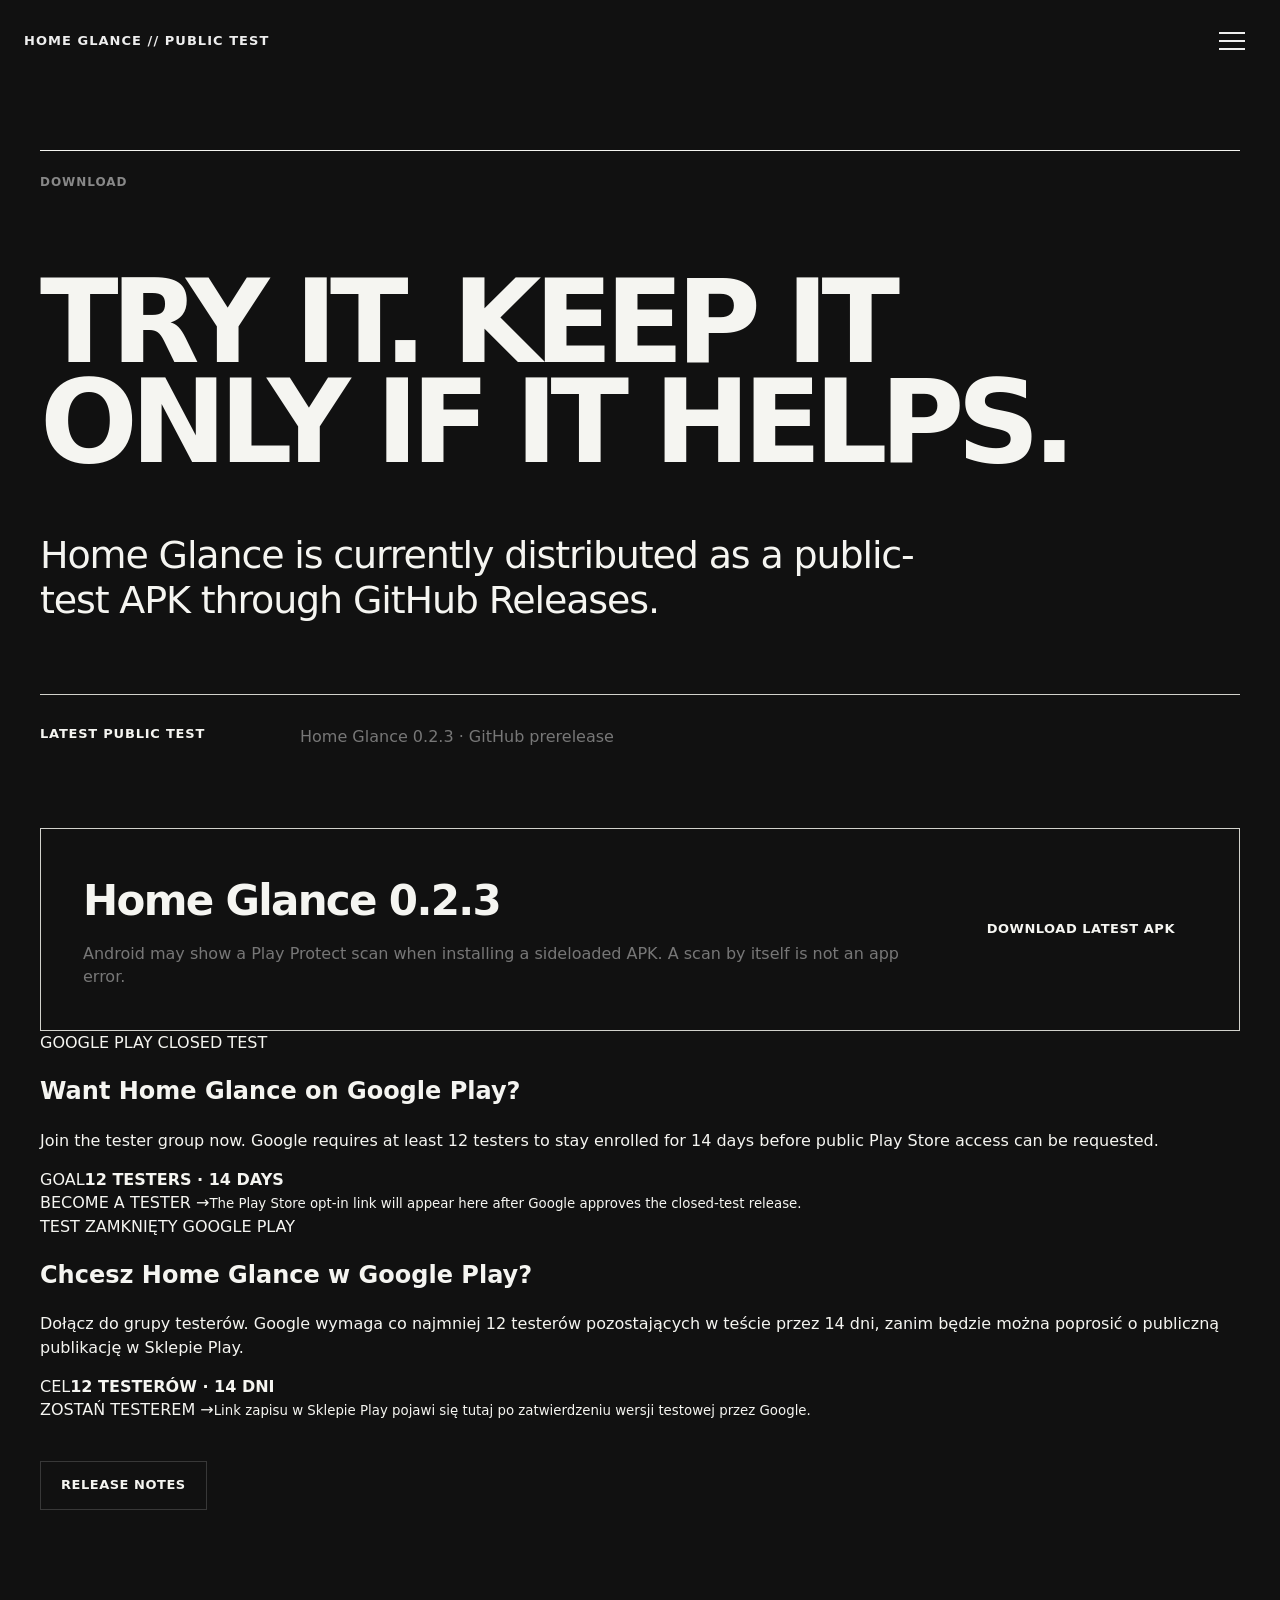
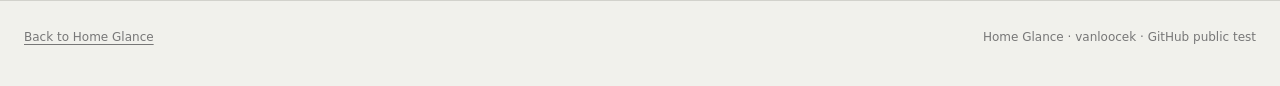
==== download.html @ 9db1ce4b "Add Google Play tester recruitment to download page" ====
<!doctype html><html lang="en-US"><head><meta charset="utf-8"><meta name="viewport" content="width=device-width,initial-scale=1"><title>Download Home Glance</title><link rel="icon" href="assets/home-glance-icon.webp"><link rel="stylesheet" href="site.css"><script defer src="site.js"></script></head><body><main class="detail dark"><div class="wrap"><div class="detail-head"><span class="detail-kicker" data-i18n="download.k"></span></div><h1 data-i18n="download.title"></h1><p class="detail-lead" data-i18n="download.lead"></p><div class="version-card"><strong data-i18n="download.current"></strong><p>Home Glance <span data-release-version>0.2.3</span> · GitHub prerelease</p></div><div class="download-panel"><div><h2>Home Glance <span data-release-version>0.2.3</span></h2><p data-i18n="download.warning"></p></div><a class="download-button" data-latest-download href="https://github.com/vanloocek-collab/Home-Glance-Releases/releases/download/0.2.3/Home-Glance-v0.2.3.apk" data-i18n="download.direct"></a></div><div class="tester-callout tester-callout-download"><div class="tester-en"><span class="tester-eyebrow">GOOGLE PLAY CLOSED TEST</span><h2>Want Home Glance on Google Play?</h2><p>Join the tester group now. Google requires at least 12 testers to stay enrolled for 14 days before public Play Store access can be requested.</p><div class="tester-goal"><span>GOAL</span><strong>12 TESTERS · 14 DAYS</strong></div><a class="tester-button" href="https://groups.google.com/g/home-glance-testers" target="_blank" rel="noopener">BECOME A TESTER →</a><small>The Play Store opt-in link will appear here after Google approves the closed-test release.</small></div><div class="tester-pl"><span class="tester-eyebrow">TEST ZAMKNIĘTY GOOGLE PLAY</span><h2>Chcesz Home Glance w Google Play?</h2><p>Dołącz do grupy testerów. Google wymaga co najmniej 12 testerów pozostających w teście przez 14 dni, zanim będzie można poprosić o publiczną publikację w Sklepie Play.</p><div class="tester-goal"><span>CEL</span><strong>12 TESTERÓW · 14 DNI</strong></div><a class="tester-button" href="https://groups.google.com/g/home-glance-testers" target="_blank" rel="noopener">ZOSTAŃ TESTEREM →</a><small>Link zapisu w Sklepie Play pojawi się tutaj po zatwierdzeniu wersji testowej przez Google.</small></div></div><div class="home-links"><a class="outline-link" href="version.html" data-i18n="download.notes"></a></div></div></main><footer class="footer"><div class="wrap"><a href="index.html" data-i18n="common.back"></a><span data-i18n="common.footer"></span></div></footer></body></html>
---- site.css ----
:root{--ink:#111;--paper:#f1f1ec;--line:#d2d2cc;--red:#ef3340;--max:1280px}*{box-sizing:border-box}html{scroll-behavior:smooth}body{margin:0;background:var(--paper);color:var(--ink);font-family:Inter,ui-sans-serif,system-ui,-apple-system,BlinkMacSystemFont,"Segoe UI",sans-serif;line-height:1.45}body.menu-open{overflow:hidden}a{color:inherit;text-decoration:none}button,select{font:inherit}img{max-width:100%;display:block}.wrap{width:min(var(--max),calc(100% - 48px));margin:0 auto}.site-bar{position:fixed;inset:0 0 auto 0;height:82px;z-index:70;display:flex;align-items:center;mix-blend-mode:difference}.site-bar .wrap{display:flex;align-items:center;justify-content:space-between}.site-brand{font-size:13px;font-weight:800;letter-spacing:.08em;text-transform:uppercase;color:#fff}.menu-button{border:0;background:transparent;color:#fff;width:48px;height:48px;display:grid;place-items:center;cursor:pointer}.menu-lines{width:26px;display:grid;gap:6px}.menu-lines i{height:2px;background:currentColor;display:block;transition:.25s}.menu-button[aria-expanded=true] .menu-lines i:nth-child(1){transform:translateY(8px) rotate(45deg)}.menu-button[aria-expanded=true] .menu-lines i:nth-child(2){opacity:0}.menu-button[aria-expanded=true] .menu-lines i:nth-child(3){transform:translateY(-8px) rotate(-45deg)}.menu-overlay{position:fixed;inset:0;z-index:60;background:#111;color:#f6f6f2;opacity:0;visibility:hidden;transition:.22s;overflow:auto}.menu-overlay.open{opacity:1;visibility:visible}.menu-inner{width:min(1180px,calc(100% - 48px));margin:auto;min-height:100svh;padding:130px 0 44px;display:grid;grid-template-columns:1fr 320px;gap:70px}.menu-nav{display:grid;align-content:center;gap:10px}.menu-nav a{display:flex;align-items:baseline;justify-content:space-between;border-bottom:1px solid #2a2a2a;padding:12px 0 16px;font-weight:800;font-size:clamp(34px,5.2vw,72px);letter-spacing:-.05em;line-height:1}.menu-nav a small{font-size:11px;letter-spacing:.1em;color:#777;text-transform:uppercase}.menu-side{align-self:end;border-top:1px solid #2a2a2a;padding-top:22px;color:#999}.menu-side label{display:block;font-size:11px;font-weight:800;letter-spacing:.1em;text-transform:uppercase;margin-bottom:10px}.language-picker{position:relative}.language-current{width:100%;min-height:54px;border:1px solid #333;background:#151515;color:#eee;padding:12px 44px 12px 14px;display:flex;align-items:center;gap:11px;text-align:left;cursor:pointer;position:relative}.language-current::after{content:"⌄";position:absolute;right:16px;top:50%;transform:translateY(-55%);font-size:18px;color:#aaa}.language-current[aria-expanded="true"]::after{content:"⌃"}.language-flag{font-size:21px;line-height:1}.language-name{font-size:14px;font-weight:700}.language-options{position:absolute;left:0;right:0;bottom:calc(100% + 8px);z-index:5;border:1px solid #333;background:#111;max-height:380px;overflow:auto;box-shadow:0 20px 50px rgba(0,0,0,.35);display:none}.language-options.open{display:block}.language-option-full{width:100%;border:0;background:#111;color:#eee;padding:11px 14px;display:flex;align-items:center;gap:11px;text-align:left;cursor:pointer}.language-option-full:hover,.language-option-full[aria-selected="true"]{background:#292929}.language-option-full .language-name{font-size:13px}.menu-meta{margin-top:26px;font-size:13px;line-height:1.7}.menu-meta a{text-decoration:underline;text-underline-offset:4px}.hero{min-height:100svh;background:#101010;color:#f5f5f1;display:grid;align-items:end;padding:130px 0 70px}.hero-grid{display:grid;grid-template-columns:1fr 1fr;gap:50px;min-height:calc(100svh - 200px)}.hero-top{grid-column:1/-1;border-top:1px solid #232323;padding-top:14px;font-size:12px;color:#686868;font-weight:800;letter-spacing:.08em;text-transform:uppercase}.hero-copy{align-self:center}.hero h1{margin:0;font-size:clamp(60px,9.5vw,142px);line-height:.86;letter-spacing:-.065em;text-transform:uppercase}.hero h1 .dim{color:#6f6f6f}.red-dot{display:block;width:14px;height:14px;border-radius:50%;background:var(--red);margin-top:28px}.hero-bottom{grid-column:1/-1;align-self:end;border-top:1px solid #232323;padding-top:26px;display:flex;justify-content:space-between;gap:40px;color:#999}.hero-bottom p{margin:0;max-width:680px;font-size:18px}.hero-bottom strong{display:block;font-size:11px;text-transform:uppercase;letter-spacing:.08em;margin-top:7px;color:#555}.hero-code{width:38px;height:38px;border:1px solid #3a3a3a;display:grid;place-items:center;color:var(--red)}.poster-light{min-height:100svh;padding:70px 0}.poster-frame{min-height:calc(100svh - 140px);border:1px solid var(--line);padding:44px 42px;display:grid;grid-template-rows:auto 1fr auto;gap:40px}.poster-status{font-size:12px;font-weight:800;letter-spacing:.08em;color:#777;text-transform:uppercase}.poster-status span{display:block;color:#aaa;font-weight:500;margin-top:8px}.widget-stage{display:flex;align-items:center;justify-content:center;min-height:380px}.widget-stage img{width:min(900px,90%);filter:drop-shadow(0 20px 45px rgba(0,0,0,.06))}.poster-bottom{display:flex;justify-content:space-between;align-items:end;gap:40px}.poster-bottom p{margin:0;color:#888;font-size:18px}.poster-bottom .action{display:inline-flex;background:#111;color:#f7f7f3;min-width:300px;padding:16px 22px;justify-content:center;font-weight:800;text-transform:uppercase;letter-spacing:.04em;font-size:12px}.home-close{min-height:70svh;background:#111;color:#f5f5f1;display:grid;align-items:center;padding:90px 0}.home-close h2{font-size:clamp(52px,8vw,118px);line-height:.9;letter-spacing:-.06em;margin:0 0 26px;text-transform:uppercase}.home-close p{color:#8a8a8a;max-width:700px;font-size:18px}.home-links{margin-top:40px;display:flex;gap:12px;flex-wrap:wrap}.outline-link,.solid-link{padding:14px 20px;border:1px solid #383838;font-weight:800;font-size:13px;text-transform:uppercase;letter-spacing:.04em}.solid-link{background:#f5f5f1;color:#111;border-color:#f5f5f1}.detail{padding:150px 0 90px;min-height:100svh}.detail.dark{background:#111;color:#f5f5f1}.detail-head{border-top:1px solid currentColor;padding-top:18px}.detail-kicker{font-size:12px;text-transform:uppercase;letter-spacing:.08em;font-weight:800;color:#888}.detail h1{font-size:clamp(58px,9vw,128px);letter-spacing:-.065em;line-height:.87;margin:80px 0 60px;max-width:1100px;text-transform:uppercase}.detail-lead{font-size:clamp(22px,3vw,38px);max-width:900px;line-height:1.2;letter-spacing:-.03em;margin-bottom:70px}.detail-grid{display:grid;grid-template-columns:repeat(2,1fr);gap:1px;background:var(--line);border:1px solid var(--line)}.detail.dark .detail-grid{background:#2a2a2a;border-color:#2a2a2a}.info-block{background:var(--paper);padding:34px;min-height:220px}.detail.dark .info-block{background:#111}.info-block .num{font-size:11px;color:#999;letter-spacing:.08em}.info-block h2{font-size:30px;letter-spacing:-.04em;margin:45px 0 12px}.info-block p{color:#777;margin:0}.detail.dark .info-block p{color:#8b8b8b}.version-number{font-size:clamp(80px,15vw,220px);font-weight:800;letter-spacing:-.08em;line-height:.75;margin:70px 0 40px}.version-card{border-top:1px solid var(--line);padding:30px 0;display:grid;grid-template-columns:220px 1fr;gap:40px}.version-card strong{font-size:13px;text-transform:uppercase;letter-spacing:.06em}.version-card p{margin:0;color:#777}.device-row{display:flex;gap:10px;flex-wrap:wrap;margin-top:22px}.device-chip{border:1px solid var(--line);padding:10px 12px;font-size:12px;color:#666}.shot-carousel{position:relative;display:grid;grid-template-columns:76px minmax(0,1fr) 76px;align-items:center;gap:26px;margin-top:10px}.carousel-viewport{overflow:hidden;min-width:0}.carousel-track{display:flex;transition:transform .55s cubic-bezier(.22,.61,.36,1);will-change:transform}.carousel-slide{min-width:100%;margin:0;display:grid;justify-items:center}.carousel-phone{width:min(420px,78vw);aspect-ratio:9/18;overflow:hidden;border:1px solid var(--line);background:#ddd}.carousel-phone img{width:100%;height:100%;object-fit:cover;object-position:top}.carousel-slide figcaption{width:min(420px,78vw);padding-top:18px;text-align:left}.carousel-slide figcaption strong{display:block;font-size:15px}.carousel-slide figcaption span{display:block;margin-top:4px;color:#92928c;font-size:13px}.carousel-arrow{width:64px;height:64px;border:1px solid #bdbdb6;background:transparent;color:#111;display:grid;place-items:center;font-size:28px;cursor:pointer;transition:background .18s,color .18s,transform .18s}.carousel-arrow:hover{background:#111;color:#f3f3ee;transform:scale(1.04)}.carousel-footer{grid-column:2;display:flex;align-items:center;justify-content:space-between;margin-top:12px}.carousel-counter{font-size:11px;letter-spacing:.08em;color:#999}.carousel-counter b{color:#111}.carousel-dots{display:flex;gap:7px}.carousel-dot{width:7px;height:7px;border:0;border-radius:50%;padding:0;background:#c8c8c1;cursor:pointer}.carousel-dot.active{background:#111}.download-panel{border:1px solid var(--line);padding:42px;margin-top:50px;display:grid;grid-template-columns:1fr auto;align-items:center;gap:30px}.download-panel h2{font-size:42px;letter-spacing:-.04em;margin:0 0 10px}.download-panel p{margin:0;color:#777}.download-button{display:inline-flex;padding:16px 22px;background:#111;color:#f6f6f2;font-size:13px;font-weight:800;text-transform:uppercase;letter-spacing:.04em;white-space:nowrap}.support-list{border-top:1px solid var(--line)}.support-link{display:grid;grid-template-columns:70px 1fr auto;gap:24px;align-items:center;border-bottom:1px solid var(--line);padding:24px 0}.support-link .n{font-size:11px;color:#999}.support-link strong{font-size:24px}.support-link span{color:#999}.policy{max-width:900px}.policy h2{font-size:30px;letter-spacing:-.03em;margin:55px 0 12px}.policy p{color:#666}.policy a{text-decoration:underline;text-underline-offset:4px}.footer{border-top:1px solid var(--line);padding:28px 0 40px;color:#777;font-size:12px}.footer .wrap{display:flex;justify-content:space-between;gap:20px;flex-wrap:wrap}.footer a{text-decoration:underline;text-underline-offset:3px}@media(max-width:900px){.wrap{width:calc(100% - 28px)}.site-bar{height:70px}.menu-inner{width:calc(100% - 28px);grid-template-columns:1fr;padding-top:105px}.menu-side{align-self:start}.hero{padding:110px 0 40px}.hero-grid{grid-template-columns:1fr;min-height:calc(100svh - 150px)}.hero-top,.hero-bottom{grid-column:1}.hero-bottom p{font-size:15px}.poster-light{padding:28px 0}.poster-frame{min-height:calc(100svh - 56px);padding:26px 22px}.poster-bottom{display:grid}.poster-bottom .action{min-width:0;width:100%}.detail{padding:110px 0 60px}.detail h1{margin:55px 0 40px}.detail-grid{grid-template-columns:1fr}.version-card{grid-template-columns:1fr;gap:10px}.shot-carousel{grid-template-columns:52px minmax(0,1fr) 52px;gap:10px}.carousel-arrow{width:46px;height:46px;font-size:22px}.download-panel{grid-template-columns:1fr}.support-link{grid-template-columns:40px 1fr}.support-link span{display:none}}@media(max-width:560px){.shot-carousel{grid-template-columns:42px minmax(0,1fr) 42px;gap:6px}.carousel-arrow{width:38px;height:38px;font-size:18px}.carousel-phone,.carousel-slide figcaption{width:min(72vw,360px)}.carousel-footer{grid-column:1/-1;padding:0 48px}.menu-nav a{font-size:38px}.hero h1{font-size:56px}.detail h1{font-size:56px}}.flag{width:22px;height:15px;flex:0 0 22px;position:relative;display:inline-block;overflow:hidden;border-radius:3px;box-shadow:inset 0 0 0 1px rgba(255,255,255,.18),0 1px 2px rgba(0,0,0,.2);vertical-align:middle}.flag-us{background:repeating-linear-gradient(to bottom,#b22234 0 7.69%,#fff 7.69% 15.38%)}.flag-us::before{content:"";position:absolute;left:0;top:0;width:42%;height:54%;background:#3c3b6e}.flag-gb{background:url("assets/flags/gb.svg") center/cover no-repeat}.flag-pl{background:linear-gradient(to bottom,#fff 0 50%,#dc143c 50%)}.flag-de{background:linear-gradient(to bottom,#111 0 33.33%,#dd0000 33.33% 66.66%,#ffce00 66.66%)}.flag-es{background:linear-gradient(to bottom,#aa151b 0 25%,#f1bf00 25% 75%,#aa151b 75%)}.flag-fr{background:linear-gradient(to right,#0055a4 0 33.33%,#fff 33.33% 66.66%,#ef4135 66.66%)}.flag-it{background:linear-gradient(to right,#009246 0 33.33%,#fff 33.33% 66.66%,#ce2b37 66.66%)}.flag-ru{background:linear-gradient(to bottom,#fff 0 33.33%,#0039a6 33.33% 66.66%,#d52b1e 66.66%)}.flag-ptbr{background:url("assets/flags/pt-br-split.svg?v=20260927") center/cover no-repeat}.flag-cn{background:#de2910}.flag-cn::before{content:"★";position:absolute;left:2px;top:-2px;color:#ffde00;font-size:9px;line-height:1}.flag-jp{background:#fff}.flag-jp::before{content:"";position:absolute;width:8px;height:8px;left:7px;top:3.5px;border-radius:50%;background:#bc002d}
/* Slow-life stacked homepage panels */
.home-page{background:#101010}
.home-stack{position:relative}
.home-panel{position:sticky;top:0;min-height:100svh;overflow:hidden;isolation:isolate}
.home-panel:nth-child(1){z-index:1}
.home-panel:nth-child(2){z-index:2;box-shadow:0 -22px 70px rgba(0,0,0,.18)}
.home-panel:nth-child(3){z-index:3;box-shadow:0 -22px 70px rgba(0,0,0,.22)}
.home-footer{position:relative;z-index:4;background:var(--paper)}
.home-page .hero{height:100svh;min-height:100svh;padding:104px 0 38px;align-items:stretch}
.home-page .hero-grid{min-height:0;height:100%;grid-template-columns:1fr;grid-template-rows:auto 1fr auto;gap:18px}
.home-page .hero-top{grid-column:1}
.home-page .hero-copy{grid-column:1;align-self:center;min-width:0;padding:8px 0 2px}
.home-page .hero-bottom{grid-column:1;align-self:end}
.home-page .hero-motto{display:flex;flex-direction:column;align-items:flex-start;gap:.01em;margin:0;max-width:100%;font-size:clamp(54px,min(6.4vw,10.6vh),112px);line-height:.82;letter-spacing:-.067em;text-wrap:balance}
.home-page .hero-primary,.home-page .hero-secondary{display:block;max-width:100%}
.home-page .hero-primary{color:#f5f5f1;opacity:0;transform:translateY(18px);animation:heroPrimaryIn .58s cubic-bezier(.2,.7,.2,1) .18s forwards}
.home-page .hero-secondary{color:#6f6f6f;opacity:0;transform:translateY(22px);animation:heroSecondaryIn .72s cubic-bezier(.2,.7,.2,1) 1.05s forwards}
.home-page .red-dot{opacity:0;transform:scale(.65);animation:heroDotIn .38s ease 1.8s forwards}
@keyframes heroPrimaryIn{to{opacity:1;transform:translateY(0)}}
@keyframes heroSecondaryIn{to{opacity:1;transform:translateY(0)}}
@keyframes heroDotIn{to{opacity:1;transform:scale(1)}}
.home-page .poster-light{height:100svh;min-height:100svh;padding:38px 0;background:var(--paper)}
.home-page .poster-frame{height:calc(100svh - 76px);min-height:0}
.home-page .home-close{height:100svh;min-height:100svh}
@media (max-width:900px){
  .home-page .hero{padding:90px 0 30px}
  .home-page .hero-grid{gap:14px}
  .home-page .hero-motto{font-size:clamp(46px,min(10.7vw,9.7vh),84px);line-height:.84}
  .home-page .hero-bottom p{font-size:14px}
  .home-page .poster-light{padding:18px 0}
  .home-page .poster-frame{height:calc(100svh - 36px);min-height:0}
}
@media (max-width:560px){
  .home-page .hero{padding:82px 0 24px}
  .home-page .hero-motto{font-size:clamp(43px,min(12.2vw,9.2vh),70px);line-height:.86}
  .home-page .hero-top{font-size:10px}
  .home-page .hero-bottom{padding-top:18px}
  .home-page .hero-bottom p{font-size:13px}
  .home-page .hero-code{width:34px;height:34px}
}
@media (prefers-reduced-motion:reduce){
  .home-page .hero-primary,.home-page .hero-secondary,.home-page .red-dot{animation:none;opacity:1;transform:none}
  .home-panel{position:relative}
}

/* 2026-09-27 refinement: consistent detail alignment, smaller screenshots, release details */
.detail>.wrap{width:min(1200px,calc(100% - 48px))}
.detail>.wrap.policy{max-width:1200px}
.carousel-phone,.carousel-slide figcaption{width:min(310px,58vw)}
.home-page .hero-code{display:none!important}
.home-page .red-dot{opacity:0;transform:none;box-shadow:none;animation:stopSignal 2.4s steps(1,end) 1.85s infinite}
@keyframes stopSignal{0%,43%{opacity:1}44%,72%{opacity:0}73%,100%{opacity:1}}
.release-pl{display:none}
[lang="pl"] .release-en{display:none}
[lang="pl"] .release-pl{display:block}
.release-section{display:grid;grid-template-columns:180px minmax(0,1fr);gap:44px;border-top:1px solid var(--line);padding:34px 0}
.release-label{font-size:11px;font-weight:800;letter-spacing:.08em;text-transform:uppercase;color:#999;padding-top:7px}
.release-copy h2{margin:0 0 14px;font-size:clamp(28px,3vw,46px);line-height:1;letter-spacing:-.04em}
.release-copy p{max-width:820px;margin:0 0 16px;color:#666;font-size:16px;line-height:1.65}
.release-meta{display:flex;flex-wrap:wrap;gap:8px;margin-top:18px}
.release-meta span{border:1px solid var(--line);padding:8px 10px;color:#777;font-size:11px}
.release-code{display:block;width:max-content;max-width:100%;overflow:auto;border:1px solid var(--line);padding:16px 18px;margin:18px 0 20px;background:rgba(0,0,0,.025);font:12px/1.7 ui-monospace,SFMono-Regular,Consolas,monospace}
.hash-line code{word-break:break-all;font:12px/1.6 ui-monospace,SFMono-Regular,Consolas,monospace}
.release-actions{display:flex;gap:12px;flex-wrap:wrap;margin-top:28px}
@media(max-width:900px){
 .detail>.wrap{width:calc(100% - 28px)}
 .carousel-phone,.carousel-slide figcaption{width:min(280px,60vw)}
 .release-section{grid-template-columns:1fr;gap:12px}
}
@media(max-width:560px){
 .carousel-phone,.carousel-slide figcaption{width:min(250px,66vw)}
}
@media(prefers-reduced-motion:reduce){
 .home-page .red-dot{animation:none;opacity:1}
}
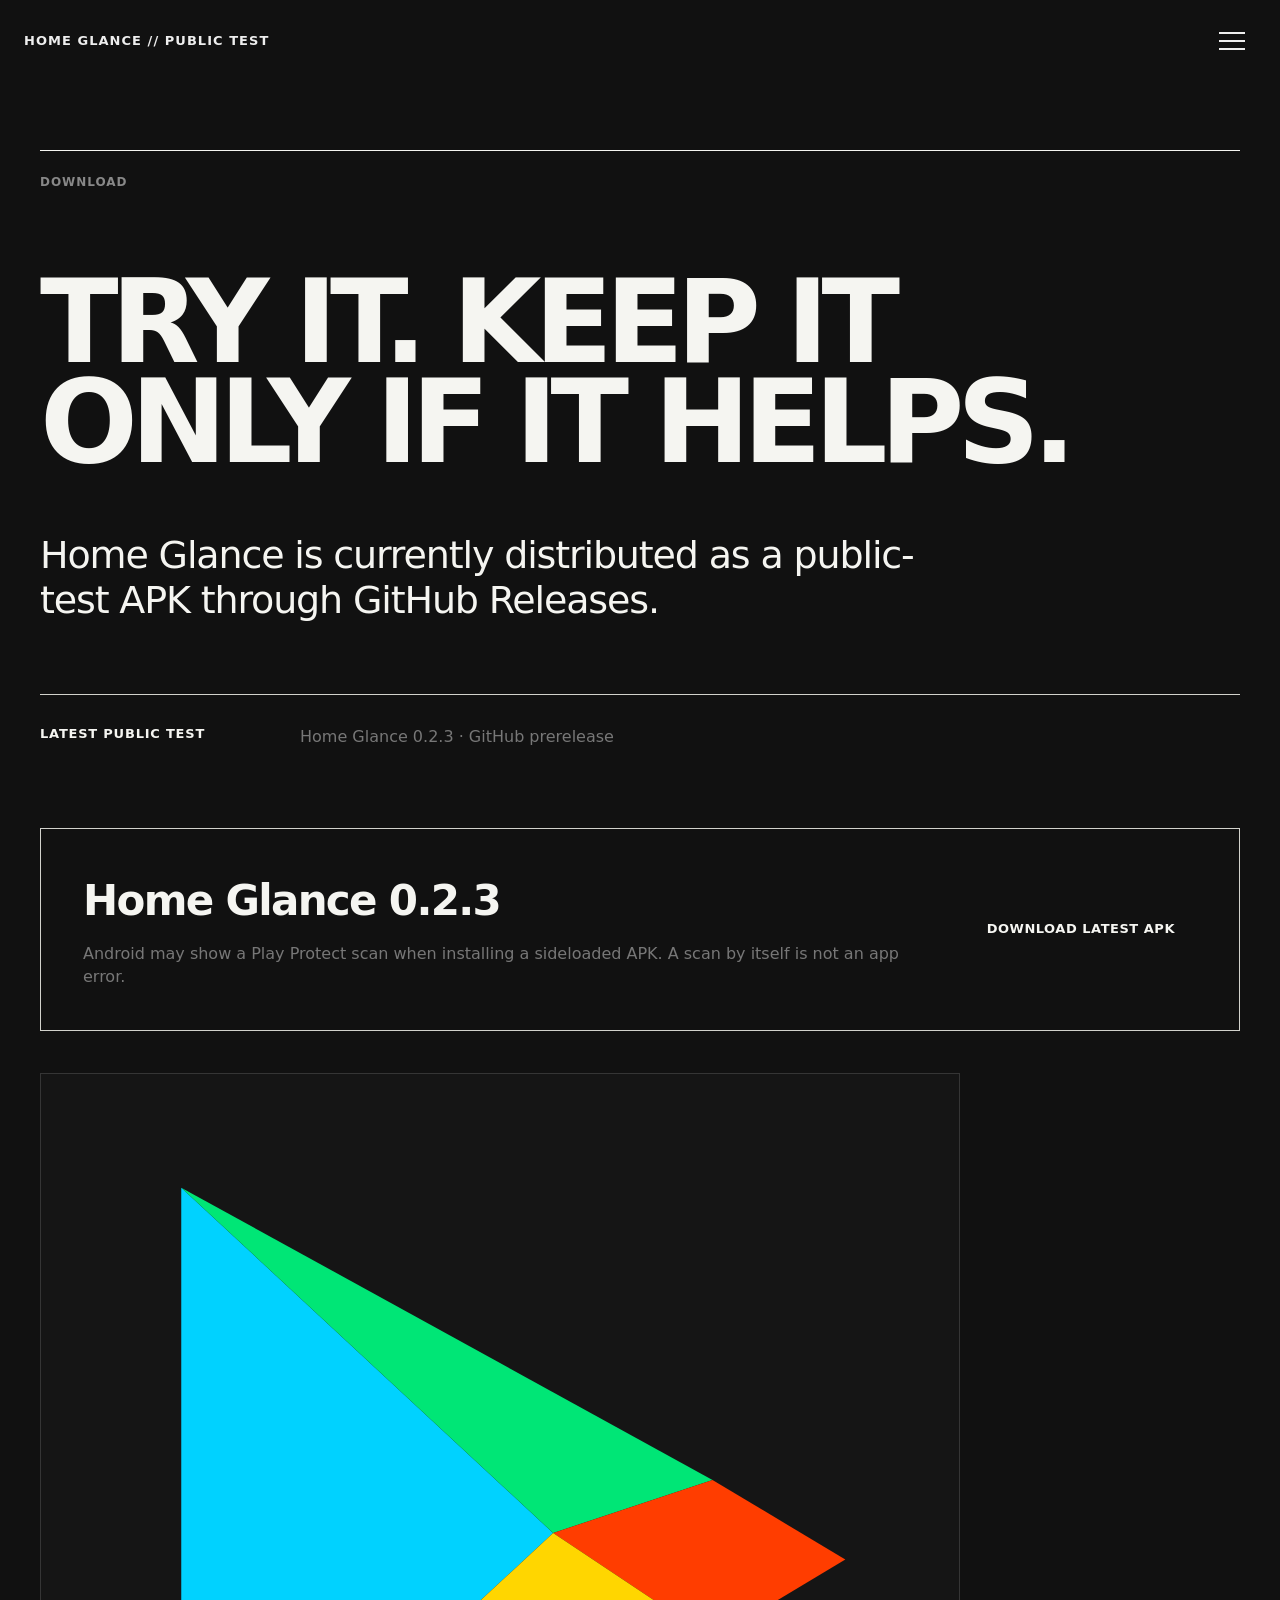
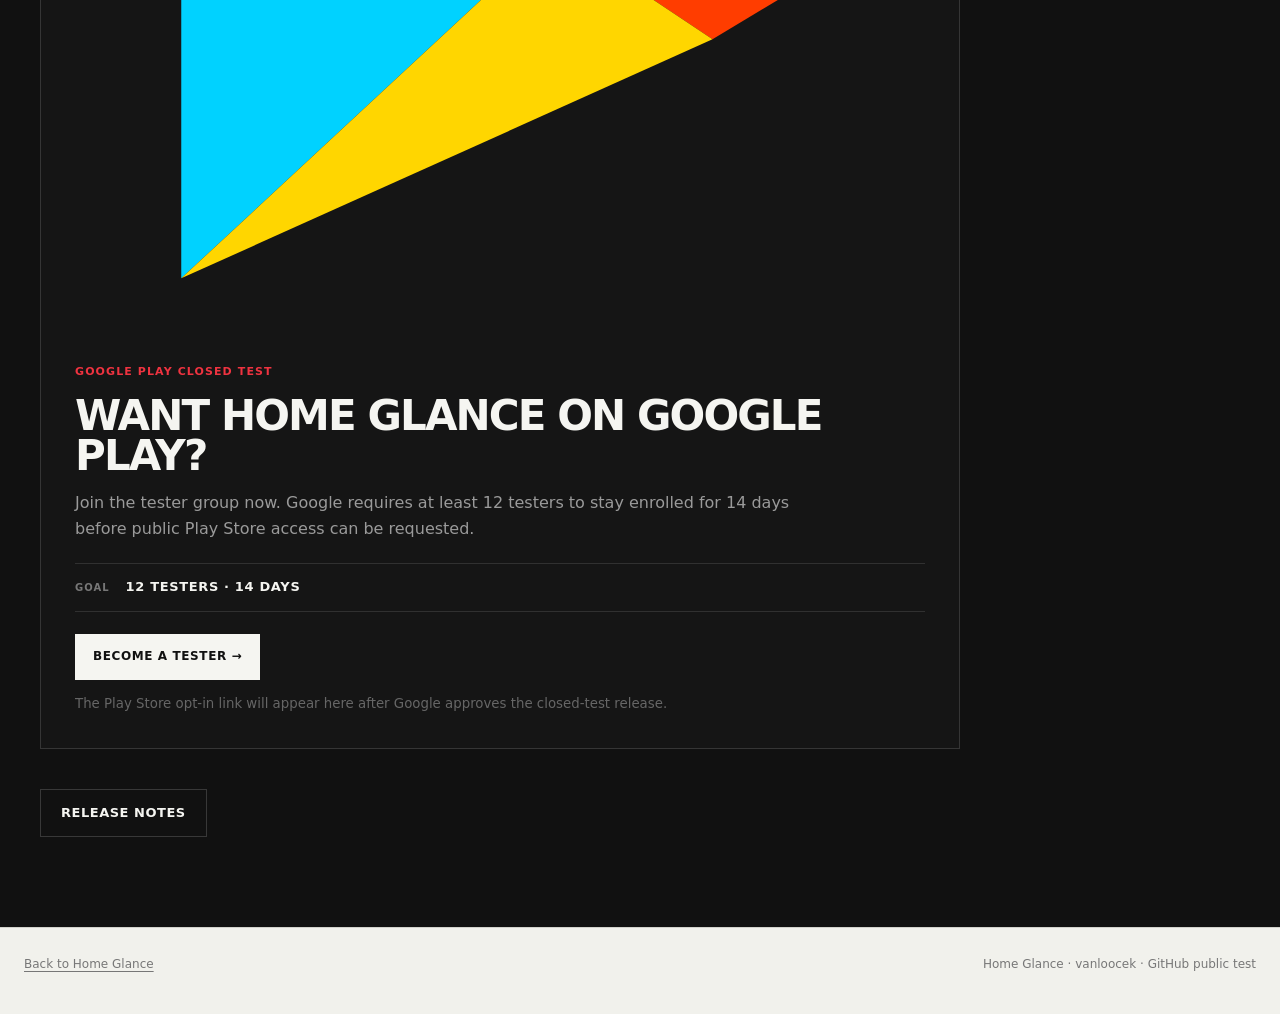
==== commit ceba7e24: "Add Google Play icon to tester callout" ====
--- a/download.html
+++ b/download.html
@@ -1 +1 @@
-<!doctype html><html lang="en-US"><head><meta charset="utf-8"><meta name="viewport" content="width=device-width,initial-scale=1"><title>Download Home Glance</title><link rel="icon" href="assets/home-glance-icon.webp"><link rel="stylesheet" href="site.css"><script defer src="site.js"></script></head><body><main class="detail dark"><div class="wrap"><div class="detail-head"><span class="detail-kicker" data-i18n="download.k"></span></div><h1 data-i18n="download.title"></h1><p class="detail-lead" data-i18n="download.lead"></p><div class="version-card"><strong data-i18n="download.current"></strong><p>Home Glance <span data-release-version>0.2.3</span> · GitHub prerelease</p></div><div class="download-panel"><div><h2>Home Glance <span data-release-version>0.2.3</span></h2><p data-i18n="download.warning"></p></div><a class="download-button" data-latest-download href="https://github.com/vanloocek-collab/Home-Glance-Releases/releases/download/0.2.3/Home-Glance-v0.2.3.apk" data-i18n="download.direct"></a></div><div class="tester-callout tester-callout-download"><div class="tester-en"><span class="tester-eyebrow">GOOGLE PLAY CLOSED TEST</span><h2>Want Home Glance on Google Play?</h2><p>Join the tester group now. Google requires at least 12 testers to stay enrolled for 14 days before public Play Store access can be requested.</p><div class="tester-goal"><span>GOAL</span><strong>12 TESTERS · 14 DAYS</strong></div><a class="tester-button" href="https://groups.google.com/g/home-glance-testers" target="_blank" rel="noopener">BECOME A TESTER →</a><small>The Play Store opt-in link will appear here after Google approves the closed-test release.</small></div><div class="tester-pl"><span class="tester-eyebrow">TEST ZAMKNIĘTY GOOGLE PLAY</span><h2>Chcesz Home Glance w Google Play?</h2><p>Dołącz do grupy testerów. Google wymaga co najmniej 12 testerów pozostających w teście przez 14 dni, zanim będzie można poprosić o publiczną publikację w Sklepie Play.</p><div class="tester-goal"><span>CEL</span><strong>12 TESTERÓW · 14 DNI</strong></div><a class="tester-button" href="https://groups.google.com/g/home-glance-testers" target="_blank" rel="noopener">ZOSTAŃ TESTEREM →</a><small>Link zapisu w Sklepie Play pojawi się tutaj po zatwierdzeniu wersji testowej przez Google.</small></div></div><div class="home-links"><a class="outline-link" href="version.html" data-i18n="download.notes"></a></div></div></main><footer class="footer"><div class="wrap"><a href="index.html" data-i18n="common.back"></a><span data-i18n="common.footer"></span></div></footer></body></html>+<!doctype html><html lang="en-US"><head><meta charset="utf-8"><meta name="viewport" content="width=device-width,initial-scale=1"><title>Download Home Glance</title><link rel="icon" href="assets/home-glance-icon.webp"><link rel="stylesheet" href="site.css"><script defer src="site.js"></script></head><body><main class="detail dark"><div class="wrap"><div class="detail-head"><span class="detail-kicker" data-i18n="download.k"></span></div><h1 data-i18n="download.title"></h1><p class="detail-lead" data-i18n="download.lead"></p><div class="version-card"><strong data-i18n="download.current"></strong><p>Home Glance <span data-release-version>0.2.3</span> · GitHub prerelease</p></div><div class="download-panel"><div><h2>Home Glance <span data-release-version>0.2.3</span></h2><p data-i18n="download.warning"></p></div><a class="download-button" data-latest-download href="https://github.com/vanloocek-collab/Home-Glance-Releases/releases/download/0.2.3/Home-Glance-v0.2.3.apk" data-i18n="download.direct"></a></div><div class="tester-callout tester-callout-download"><div class="tester-en"><div class="tester-kicker"><svg class="play-store-icon" viewBox="0 0 32 32" aria-hidden="true" focusable="false"><path fill="#00D2FF" d="M4 3v26l14-13z"/><path fill="#00E676" d="M4 3l20 11-6 2z"/><path fill="#FF3D00" d="M18 16l6-2 5 3-5 3z"/><path fill="#FFD600" d="M4 29l14-13 6 4z"/></svg><span class="tester-eyebrow">GOOGLE PLAY CLOSED TEST</span></div><h2>Want Home Glance on Google Play?</h2><p>Join the tester group now. Google requires at least 12 testers to stay enrolled for 14 days before public Play Store access can be requested.</p><div class="tester-goal"><span>GOAL</span><strong>12 TESTERS · 14 DAYS</strong></div><a class="tester-button" href="https://groups.google.com/g/home-glance-testers" target="_blank" rel="noopener">BECOME A TESTER →</a><small>The Play Store opt-in link will appear here after Google approves the closed-test release.</small></div><div class="tester-pl"><div class="tester-kicker"><svg class="play-store-icon" viewBox="0 0 32 32" aria-hidden="true" focusable="false"><path fill="#00D2FF" d="M4 3v26l14-13z"/><path fill="#00E676" d="M4 3l20 11-6 2z"/><path fill="#FF3D00" d="M18 16l6-2 5 3-5 3z"/><path fill="#FFD600" d="M4 29l14-13 6 4z"/></svg><span class="tester-eyebrow">TEST ZAMKNIĘTY GOOGLE PLAY</span></div><h2>Chcesz Home Glance w Google Play?</h2><p>Dołącz do grupy testerów. Google wymaga co najmniej 12 testerów pozostających w teście przez 14 dni, zanim będzie można poprosić o publiczną publikację w Sklepie Play.</p><div class="tester-goal"><span>CEL</span><strong>12 TESTERÓW · 14 DNI</strong></div><a class="tester-button" href="https://groups.google.com/g/home-glance-testers" target="_blank" rel="noopener">ZOSTAŃ TESTEREM →</a><small>Link zapisu w Sklepie Play pojawi się tutaj po zatwierdzeniu wersji testowej przez Google.</small></div></div><div class="home-links"><a class="outline-link" href="version.html" data-i18n="download.notes"></a></div></div></main><footer class="footer"><div class="wrap"><a href="index.html" data-i18n="common.back"></a><span data-i18n="common.footer"></span></div></footer></body></html>
--- a/site.css
+++ b/site.css
@@ -74,3 +74,22 @@
 @media(prefers-reduced-motion:reduce){
  .home-page .red-dot{animation:none;opacity:1}
 }
+
+/* Google Play closed-test recruitment */
+.tester-pl{display:none}
+html[lang^="pl"] .tester-en{display:none}
+html[lang^="pl"] .tester-pl{display:block}
+.tester-callout{border:1px solid #353535;background:#151515;color:#f5f5f1;padding:34px;margin-top:42px;max-width:920px}
+.tester-callout-home{margin-top:36px}
+.tester-callout-download{margin-top:42px}
+.tester-callout .tester-eyebrow{display:block;color:var(--red);font-size:11px;font-weight:800;letter-spacing:.1em;text-transform:uppercase;margin-bottom:16px}
+.tester-callout h3,.tester-callout h2{margin:0 0 14px;font-size:clamp(28px,4vw,48px);line-height:.95;letter-spacing:-.045em;text-transform:uppercase}
+.tester-callout h2{font-size:clamp(26px,3.4vw,42px)}
+.tester-callout p{margin:0 0 22px;color:#9a9a9a;max-width:760px;font-size:16px;line-height:1.6}
+.tester-goal{display:flex;align-items:center;gap:16px;border-top:1px solid #303030;border-bottom:1px solid #303030;padding:14px 0;margin:22px 0}
+.tester-goal span{color:#777;font-size:10px;font-weight:800;letter-spacing:.1em}
+.tester-goal strong{font-size:13px;letter-spacing:.05em}
+.tester-button{display:inline-flex;background:#f5f5f1;color:#111;padding:14px 18px;font-size:12px;font-weight:800;letter-spacing:.05em;text-transform:uppercase}
+.tester-callout small{display:block;color:#666;margin-top:14px;line-height:1.5}
+.detail.dark .tester-callout{border-color:#353535}
+@media(max-width:560px){.tester-callout{padding:24px;margin-top:30px}.tester-goal{align-items:flex-start;flex-direction:column;gap:6px}}
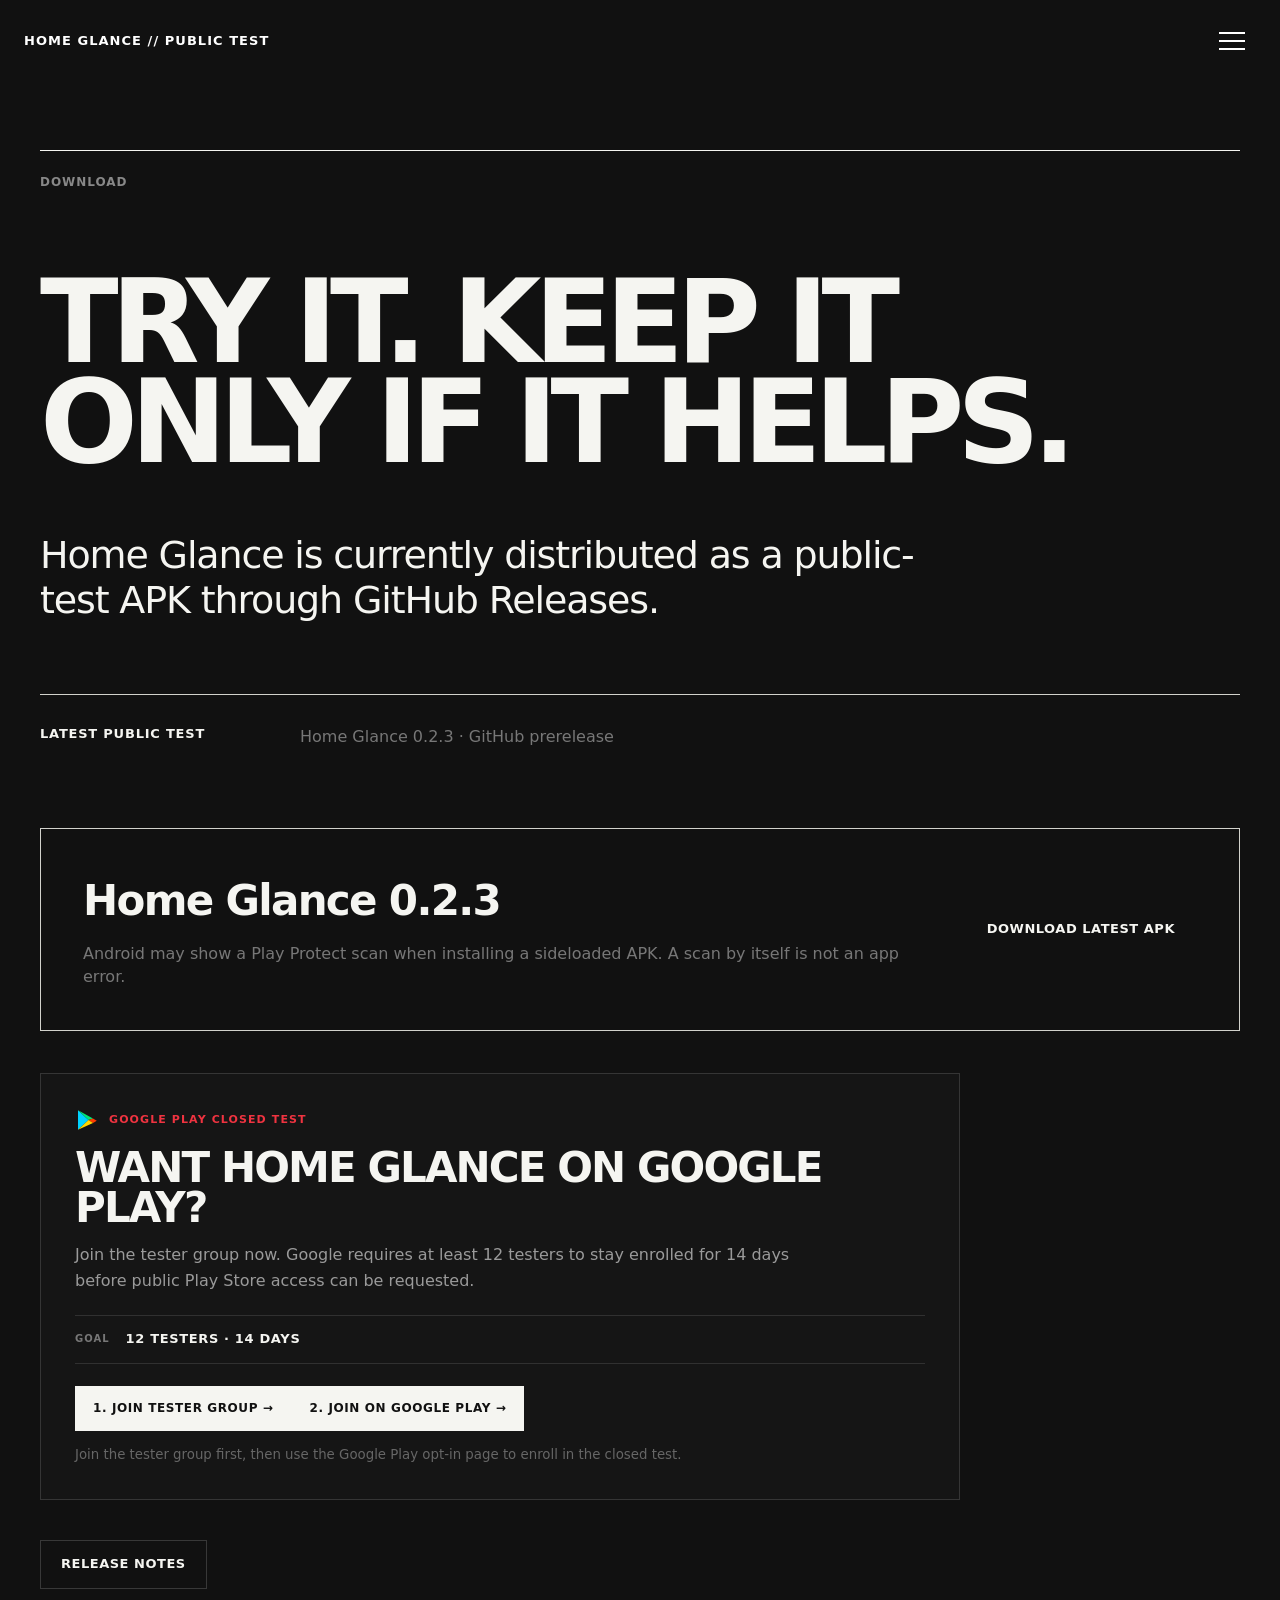
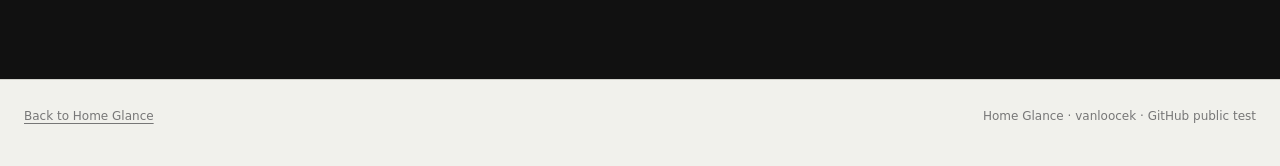
==== commit a08b65cf: "Add Google Play test enrollment link" ====
--- a/download.html
+++ b/download.html
@@ -1 +1 @@
-<!doctype html><html lang="en-US"><head><meta charset="utf-8"><meta name="viewport" content="width=device-width,initial-scale=1"><title>Download Home Glance</title><link rel="icon" href="assets/home-glance-icon.webp"><link rel="stylesheet" href="site.css"><script defer src="site.js"></script></head><body><main class="detail dark"><div class="wrap"><div class="detail-head"><span class="detail-kicker" data-i18n="download.k"></span></div><h1 data-i18n="download.title"></h1><p class="detail-lead" data-i18n="download.lead"></p><div class="version-card"><strong data-i18n="download.current"></strong><p>Home Glance <span data-release-version>0.2.3</span> · GitHub prerelease</p></div><div class="download-panel"><div><h2>Home Glance <span data-release-version>0.2.3</span></h2><p data-i18n="download.warning"></p></div><a class="download-button" data-latest-download href="https://github.com/vanloocek-collab/Home-Glance-Releases/releases/download/0.2.3/Home-Glance-v0.2.3.apk" data-i18n="download.direct"></a></div><div class="tester-callout tester-callout-download"><div class="tester-en"><div class="tester-kicker"><svg class="play-store-icon" viewBox="0 0 32 32" aria-hidden="true" focusable="false"><path fill="#00D2FF" d="M4 3v26l14-13z"/><path fill="#00E676" d="M4 3l20 11-6 2z"/><path fill="#FF3D00" d="M18 16l6-2 5 3-5 3z"/><path fill="#FFD600" d="M4 29l14-13 6 4z"/></svg><span class="tester-eyebrow">GOOGLE PLAY CLOSED TEST</span></div><h2>Want Home Glance on Google Play?</h2><p>Join the tester group now. Google requires at least 12 testers to stay enrolled for 14 days before public Play Store access can be requested.</p><div class="tester-goal"><span>GOAL</span><strong>12 TESTERS · 14 DAYS</strong></div><a class="tester-button" href="https://groups.google.com/g/home-glance-testers" target="_blank" rel="noopener">BECOME A TESTER →</a><small>The Play Store opt-in link will appear here after Google approves the closed-test release.</small></div><div class="tester-pl"><div class="tester-kicker"><svg class="play-store-icon" viewBox="0 0 32 32" aria-hidden="true" focusable="false"><path fill="#00D2FF" d="M4 3v26l14-13z"/><path fill="#00E676" d="M4 3l20 11-6 2z"/><path fill="#FF3D00" d="M18 16l6-2 5 3-5 3z"/><path fill="#FFD600" d="M4 29l14-13 6 4z"/></svg><span class="tester-eyebrow">TEST ZAMKNIĘTY GOOGLE PLAY</span></div><h2>Chcesz Home Glance w Google Play?</h2><p>Dołącz do grupy testerów. Google wymaga co najmniej 12 testerów pozostających w teście przez 14 dni, zanim będzie można poprosić o publiczną publikację w Sklepie Play.</p><div class="tester-goal"><span>CEL</span><strong>12 TESTERÓW · 14 DNI</strong></div><a class="tester-button" href="https://groups.google.com/g/home-glance-testers" target="_blank" rel="noopener">ZOSTAŃ TESTEREM →</a><small>Link zapisu w Sklepie Play pojawi się tutaj po zatwierdzeniu wersji testowej przez Google.</small></div></div><div class="home-links"><a class="outline-link" href="version.html" data-i18n="download.notes"></a></div></div></main><footer class="footer"><div class="wrap"><a href="index.html" data-i18n="common.back"></a><span data-i18n="common.footer"></span></div></footer></body></html>+<!doctype html><html lang="en-US"><head><meta charset="utf-8"><meta name="viewport" content="width=device-width,initial-scale=1"><title>Download Home Glance</title><link rel="icon" href="assets/home-glance-icon.webp"><link rel="stylesheet" href="site.css"><script defer src="site.js"></script></head><body><main class="detail dark"><div class="wrap"><div class="detail-head"><span class="detail-kicker" data-i18n="download.k"></span></div><h1 data-i18n="download.title"></h1><p class="detail-lead" data-i18n="download.lead"></p><div class="version-card"><strong data-i18n="download.current"></strong><p>Home Glance <span data-release-version>0.2.3</span> · GitHub prerelease</p></div><div class="download-panel"><div><h2>Home Glance <span data-release-version>0.2.3</span></h2><p data-i18n="download.warning"></p></div><a class="download-button" data-latest-download href="https://github.com/vanloocek-collab/Home-Glance-Releases/releases/download/0.2.3/Home-Glance-v0.2.3.apk" data-i18n="download.direct"></a></div><div class="tester-callout tester-callout-download"><div class="tester-en"><div class="tester-kicker"><svg class="play-store-icon" viewBox="0 0 32 32" aria-hidden="true" focusable="false"><path fill="#00D2FF" d="M4 3v26l14-13z"/><path fill="#00E676" d="M4 3l20 11-6 2z"/><path fill="#FF3D00" d="M18 16l6-2 5 3-5 3z"/><path fill="#FFD600" d="M4 29l14-13 6 4z"/></svg><span class="tester-eyebrow">GOOGLE PLAY CLOSED TEST</span></div><h2>Want Home Glance on Google Play?</h2><p>Join the tester group now. Google requires at least 12 testers to stay enrolled for 14 days before public Play Store access can be requested.</p><div class="tester-goal"><span>GOAL</span><strong>12 TESTERS · 14 DAYS</strong></div><div class="tester-actions"><a class="tester-button" href="https://groups.google.com/g/home-glance-testers" target="_blank" rel="noopener">1. JOIN TESTER GROUP →</a><a class="tester-button tester-button-play" href="https://play.google.com/apps/testing/com.vanloocek.homeglance" target="_blank" rel="noopener">2. JOIN ON GOOGLE PLAY →</a></div><small>Join the tester group first, then use the Google Play opt-in page to enroll in the closed test.</small></div><div class="tester-pl"><div class="tester-kicker"><svg class="play-store-icon" viewBox="0 0 32 32" aria-hidden="true" focusable="false"><path fill="#00D2FF" d="M4 3v26l14-13z"/><path fill="#00E676" d="M4 3l20 11-6 2z"/><path fill="#FF3D00" d="M18 16l6-2 5 3-5 3z"/><path fill="#FFD600" d="M4 29l14-13 6 4z"/></svg><span class="tester-eyebrow">TEST ZAMKNIĘTY GOOGLE PLAY</span></div><h2>Chcesz Home Glance w Google Play?</h2><p>Dołącz do grupy testerów. Google wymaga co najmniej 12 testerów pozostających w teście przez 14 dni, zanim będzie można poprosić o publiczną publikację w Sklepie Play.</p><div class="tester-goal"><span>CEL</span><strong>12 TESTERÓW · 14 DNI</strong></div><div class="tester-actions"><a class="tester-button" href="https://groups.google.com/g/home-glance-testers" target="_blank" rel="noopener">1. DOŁĄCZ DO GRUPY →</a><a class="tester-button tester-button-play" href="https://play.google.com/apps/testing/com.vanloocek.homeglance" target="_blank" rel="noopener">2. DOŁĄCZ W GOOGLE PLAY →</a></div><small>Najpierw dołącz do grupy testerów, a potem użyj strony zapisu Google Play, aby dołączyć do testu zamkniętego.</small></div></div><div class="home-links"><a class="outline-link" href="version.html" data-i18n="download.notes"></a></div></div></main><footer class="footer"><div class="wrap"><a href="index.html" data-i18n="common.back"></a><span data-i18n="common.footer"></span></div></footer></body></html>
--- a/site.css
+++ b/site.css
@@ -1,11 +1,11 @@
-:root{--ink:#111;--paper:#f1f1ec;--line:#d2d2cc;--red:#ef3340;--max:1280px}*{box-sizing:border-box}html{scroll-behavior:smooth}body{margin:0;background:var(--paper);color:var(--ink);font-family:Inter,ui-sans-serif,system-ui,-apple-system,BlinkMacSystemFont,"Segoe UI",sans-serif;line-height:1.45}body.menu-open{overflow:hidden}a{color:inherit;text-decoration:none}button,select{font:inherit}img{max-width:100%;display:block}.wrap{width:min(var(--max),calc(100% - 48px));margin:0 auto}.site-bar{position:fixed;inset:0 0 auto 0;height:82px;z-index:70;display:flex;align-items:center;mix-blend-mode:difference}.site-bar .wrap{display:flex;align-items:center;justify-content:space-between}.site-brand{font-size:13px;font-weight:800;letter-spacing:.08em;text-transform:uppercase;color:#fff}.menu-button{border:0;background:transparent;color:#fff;width:48px;height:48px;display:grid;place-items:center;cursor:pointer}.menu-lines{width:26px;display:grid;gap:6px}.menu-lines i{height:2px;background:currentColor;display:block;transition:.25s}.menu-button[aria-expanded=true] .menu-lines i:nth-child(1){transform:translateY(8px) rotate(45deg)}.menu-button[aria-expanded=true] .menu-lines i:nth-child(2){opacity:0}.menu-button[aria-expanded=true] .menu-lines i:nth-child(3){transform:translateY(-8px) rotate(-45deg)}.menu-overlay{position:fixed;inset:0;z-index:60;background:#111;color:#f6f6f2;opacity:0;visibility:hidden;transition:.22s;overflow:auto}.menu-overlay.open{opacity:1;visibility:visible}.menu-inner{width:min(1180px,calc(100% - 48px));margin:auto;min-height:100svh;padding:130px 0 44px;display:grid;grid-template-columns:1fr 320px;gap:70px}.menu-nav{display:grid;align-content:center;gap:10px}.menu-nav a{display:flex;align-items:baseline;justify-content:space-between;border-bottom:1px solid #2a2a2a;padding:12px 0 16px;font-weight:800;font-size:clamp(34px,5.2vw,72px);letter-spacing:-.05em;line-height:1}.menu-nav a small{font-size:11px;letter-spacing:.1em;color:#777;text-transform:uppercase}.menu-side{align-self:end;border-top:1px solid #2a2a2a;padding-top:22px;color:#999}.menu-side label{display:block;font-size:11px;font-weight:800;letter-spacing:.1em;text-transform:uppercase;margin-bottom:10px}.language-picker{position:relative}.language-current{width:100%;min-height:54px;border:1px solid #333;background:#151515;color:#eee;padding:12px 44px 12px 14px;display:flex;align-items:center;gap:11px;text-align:left;cursor:pointer;position:relative}.language-current::after{content:"⌄";position:absolute;right:16px;top:50%;transform:translateY(-55%);font-size:18px;color:#aaa}.language-current[aria-expanded="true"]::after{content:"⌃"}.language-flag{font-size:21px;line-height:1}.language-name{font-size:14px;font-weight:700}.language-options{position:absolute;left:0;right:0;bottom:calc(100% + 8px);z-index:5;border:1px solid #333;background:#111;max-height:380px;overflow:auto;box-shadow:0 20px 50px rgba(0,0,0,.35);display:none}.language-options.open{display:block}.language-option-full{width:100%;border:0;background:#111;color:#eee;padding:11px 14px;display:flex;align-items:center;gap:11px;text-align:left;cursor:pointer}.language-option-full:hover,.language-option-full[aria-selected="true"]{background:#292929}.language-option-full .language-name{font-size:13px}.menu-meta{margin-top:26px;font-size:13px;line-height:1.7}.menu-meta a{text-decoration:underline;text-underline-offset:4px}.hero{min-height:100svh;background:#101010;color:#f5f5f1;display:grid;align-items:end;padding:130px 0 70px}.hero-grid{display:grid;grid-template-columns:1fr 1fr;gap:50px;min-height:calc(100svh - 200px)}.hero-top{grid-column:1/-1;border-top:1px solid #232323;padding-top:14px;font-size:12px;color:#686868;font-weight:800;letter-spacing:.08em;text-transform:uppercase}.hero-copy{align-self:center}.hero h1{margin:0;font-size:clamp(60px,9.5vw,142px);line-height:.86;letter-spacing:-.065em;text-transform:uppercase}.hero h1 .dim{color:#6f6f6f}.red-dot{display:block;width:14px;height:14px;border-radius:50%;background:var(--red);margin-top:28px}.hero-bottom{grid-column:1/-1;align-self:end;border-top:1px solid #232323;padding-top:26px;display:flex;justify-content:space-between;gap:40px;color:#999}.hero-bottom p{margin:0;max-width:680px;font-size:18px}.hero-bottom strong{display:block;font-size:11px;text-transform:uppercase;letter-spacing:.08em;margin-top:7px;color:#555}.hero-code{width:38px;height:38px;border:1px solid #3a3a3a;display:grid;place-items:center;color:var(--red)}.poster-light{min-height:100svh;padding:70px 0}.poster-frame{min-height:calc(100svh - 140px);border:1px solid var(--line);padding:44px 42px;display:grid;grid-template-rows:auto 1fr auto;gap:40px}.poster-status{font-size:12px;font-weight:800;letter-spacing:.08em;color:#777;text-transform:uppercase}.poster-status span{display:block;color:#aaa;font-weight:500;margin-top:8px}.widget-stage{display:flex;align-items:center;justify-content:center;min-height:380px}.widget-stage img{width:min(900px,90%);filter:drop-shadow(0 20px 45px rgba(0,0,0,.06))}.poster-bottom{display:flex;justify-content:space-between;align-items:end;gap:40px}.poster-bottom p{margin:0;color:#888;font-size:18px}.poster-bottom .action{display:inline-flex;background:#111;color:#f7f7f3;min-width:300px;padding:16px 22px;justify-content:center;font-weight:800;text-transform:uppercase;letter-spacing:.04em;font-size:12px}.home-close{min-height:70svh;background:#111;color:#f5f5f1;display:grid;align-items:center;padding:90px 0}.home-close h2{font-size:clamp(52px,8vw,118px);line-height:.9;letter-spacing:-.06em;margin:0 0 26px;text-transform:uppercase}.home-close p{color:#8a8a8a;max-width:700px;font-size:18px}.home-links{margin-top:40px;display:flex;gap:12px;flex-wrap:wrap}.outline-link,.solid-link{padding:14px 20px;border:1px solid #383838;font-weight:800;font-size:13px;text-transform:uppercase;letter-spacing:.04em}.solid-link{background:#f5f5f1;color:#111;border-color:#f5f5f1}.detail{padding:150px 0 90px;min-height:100svh}.detail.dark{background:#111;color:#f5f5f1}.detail-head{border-top:1px solid currentColor;padding-top:18px}.detail-kicker{font-size:12px;text-transform:uppercase;letter-spacing:.08em;font-weight:800;color:#888}.detail h1{font-size:clamp(58px,9vw,128px);letter-spacing:-.065em;line-height:.87;margin:80px 0 60px;max-width:1100px;text-transform:uppercase}.detail-lead{font-size:clamp(22px,3vw,38px);max-width:900px;line-height:1.2;letter-spacing:-.03em;margin-bottom:70px}.detail-grid{display:grid;grid-template-columns:repeat(2,1fr);gap:1px;background:var(--line);border:1px solid var(--line)}.detail.dark .detail-grid{background:#2a2a2a;border-color:#2a2a2a}.info-block{background:var(--paper);padding:34px;min-height:220px}.detail.dark .info-block{background:#111}.info-block .num{font-size:11px;color:#999;letter-spacing:.08em}.info-block h2{font-size:30px;letter-spacing:-.04em;margin:45px 0 12px}.info-block p{color:#777;margin:0}.detail.dark .info-block p{color:#8b8b8b}.version-number{font-size:clamp(80px,15vw,220px);font-weight:800;letter-spacing:-.08em;line-height:.75;margin:70px 0 40px}.version-card{border-top:1px solid var(--line);padding:30px 0;display:grid;grid-template-columns:220px 1fr;gap:40px}.version-card strong{font-size:13px;text-transform:uppercase;letter-spacing:.06em}.version-card p{margin:0;color:#777}.device-row{display:flex;gap:10px;flex-wrap:wrap;margin-top:22px}.device-chip{border:1px solid var(--line);padding:10px 12px;font-size:12px;color:#666}.shot-carousel{position:relative;display:grid;grid-template-columns:76px minmax(0,1fr) 76px;align-items:center;gap:26px;margin-top:10px}.carousel-viewport{overflow:hidden;min-width:0}.carousel-track{display:flex;transition:transform .55s cubic-bezier(.22,.61,.36,1);will-change:transform}.carousel-slide{min-width:100%;margin:0;display:grid;justify-items:center}.carousel-phone{width:min(420px,78vw);aspect-ratio:9/18;overflow:hidden;border:1px solid var(--line);background:#ddd}.carousel-phone img{width:100%;height:100%;object-fit:cover;object-position:top}.carousel-slide figcaption{width:min(420px,78vw);padding-top:18px;text-align:left}.carousel-slide figcaption strong{display:block;font-size:15px}.carousel-slide figcaption span{display:block;margin-top:4px;color:#92928c;font-size:13px}.carousel-arrow{width:64px;height:64px;border:1px solid #bdbdb6;background:transparent;color:#111;display:grid;place-items:center;font-size:28px;cursor:pointer;transition:background .18s,color .18s,transform .18s}.carousel-arrow:hover{background:#111;color:#f3f3ee;transform:scale(1.04)}.carousel-footer{grid-column:2;display:flex;align-items:center;justify-content:space-between;margin-top:12px}.carousel-counter{font-size:11px;letter-spacing:.08em;color:#999}.carousel-counter b{color:#111}.carousel-dots{display:flex;gap:7px}.carousel-dot{width:7px;height:7px;border:0;border-radius:50%;padding:0;background:#c8c8c1;cursor:pointer}.carousel-dot.active{background:#111}.download-panel{border:1px solid var(--line);padding:42px;margin-top:50px;display:grid;grid-template-columns:1fr auto;align-items:center;gap:30px}.download-panel h2{font-size:42px;letter-spacing:-.04em;margin:0 0 10px}.download-panel p{margin:0;color:#777}.download-button{display:inline-flex;padding:16px 22px;background:#111;color:#f6f6f2;font-size:13px;font-weight:800;text-transform:uppercase;letter-spacing:.04em;white-space:nowrap}.support-list{border-top:1px solid var(--line)}.support-link{display:grid;grid-template-columns:70px 1fr auto;gap:24px;align-items:center;border-bottom:1px solid var(--line);padding:24px 0}.support-link .n{font-size:11px;color:#999}.support-link strong{font-size:24px}.support-link span{color:#999}.policy{max-width:900px}.policy h2{font-size:30px;letter-spacing:-.03em;margin:55px 0 12px}.policy p{color:#666}.policy a{text-decoration:underline;text-underline-offset:4px}.footer{border-top:1px solid var(--line);padding:28px 0 40px;color:#777;font-size:12px}.footer .wrap{display:flex;justify-content:space-between;gap:20px;flex-wrap:wrap}.footer a{text-decoration:underline;text-underline-offset:3px}@media(max-width:900px){.wrap{width:calc(100% - 28px)}.site-bar{height:70px}.menu-inner{width:calc(100% - 28px);grid-template-columns:1fr;padding-top:105px}.menu-side{align-self:start}.hero{padding:110px 0 40px}.hero-grid{grid-template-columns:1fr;min-height:calc(100svh - 150px)}.hero-top,.hero-bottom{grid-column:1}.hero-bottom p{font-size:15px}.poster-light{padding:28px 0}.poster-frame{min-height:calc(100svh - 56px);padding:26px 22px}.poster-bottom{display:grid}.poster-bottom .action{min-width:0;width:100%}.detail{padding:110px 0 60px}.detail h1{margin:55px 0 40px}.detail-grid{grid-template-columns:1fr}.version-card{grid-template-columns:1fr;gap:10px}.shot-carousel{grid-template-columns:52px minmax(0,1fr) 52px;gap:10px}.carousel-arrow{width:46px;height:46px;font-size:22px}.download-panel{grid-template-columns:1fr}.support-link{grid-template-columns:40px 1fr}.support-link span{display:none}}@media(max-width:560px){.shot-carousel{grid-template-columns:42px minmax(0,1fr) 42px;gap:6px}.carousel-arrow{width:38px;height:38px;font-size:18px}.carousel-phone,.carousel-slide figcaption{width:min(72vw,360px)}.carousel-footer{grid-column:1/-1;padding:0 48px}.menu-nav a{font-size:38px}.hero h1{font-size:56px}.detail h1{font-size:56px}}.flag{width:22px;height:15px;flex:0 0 22px;position:relative;display:inline-block;overflow:hidden;border-radius:3px;box-shadow:inset 0 0 0 1px rgba(255,255,255,.18),0 1px 2px rgba(0,0,0,.2);vertical-align:middle}.flag-us{background:repeating-linear-gradient(to bottom,#b22234 0 7.69%,#fff 7.69% 15.38%)}.flag-us::before{content:"";position:absolute;left:0;top:0;width:42%;height:54%;background:#3c3b6e}.flag-gb{background:url("assets/flags/gb.svg") center/cover no-repeat}.flag-pl{background:linear-gradient(to bottom,#fff 0 50%,#dc143c 50%)}.flag-de{background:linear-gradient(to bottom,#111 0 33.33%,#dd0000 33.33% 66.66%,#ffce00 66.66%)}.flag-es{background:linear-gradient(to bottom,#aa151b 0 25%,#f1bf00 25% 75%,#aa151b 75%)}.flag-fr{background:linear-gradient(to right,#0055a4 0 33.33%,#fff 33.33% 66.66%,#ef4135 66.66%)}.flag-it{background:linear-gradient(to right,#009246 0 33.33%,#fff 33.33% 66.66%,#ce2b37 66.66%)}.flag-ru{background:linear-gradient(to bottom,#fff 0 33.33%,#0039a6 33.33% 66.66%,#d52b1e 66.66%)}.flag-ptbr{background:url("assets/flags/pt-br-split.svg?v=20260927") center/cover no-repeat}.flag-cn{background:#de2910}.flag-cn::before{content:"★";position:absolute;left:2px;top:-2px;color:#ffde00;font-size:9px;line-height:1}.flag-jp{background:#fff}.flag-jp::before{content:"";position:absolute;width:8px;height:8px;left:7px;top:3.5px;border-radius:50%;background:#bc002d}
+:root{--ink:#111;--paper:#f1f1ec;--line:#d2d2cc;--red:#ef3340;--max:1280px}*{box-sizing:border-box}html{scroll-behavior:smooth}body{margin:0;background:var(--paper);color:var(--ink);font-family:Inter,ui-sans-serif,system-ui,-apple-system,BlinkMacSystemFont,"Segoe UI",sans-serif;line-height:1.45}body.menu-open{overflow:hidden}a{color:inherit;text-decoration:none}button,select{font:inherit}img{max-width:100%;display:block}.wrap{width:min(var(--max),calc(100% - 48px));margin:0 auto}.site-bar{position:fixed;inset:0 0 auto 0;height:82px;z-index:70;display:flex;align-items:center}.site-bar .wrap{display:flex;align-items:center;justify-content:space-between}.site-brand{font-size:13px;font-weight:800;letter-spacing:.08em;text-transform:uppercase;color:#fff;display:flex;align-items:center;gap:.6em;flex-wrap:wrap;max-width:calc(100% - 72px)}.site-brand-main{color:#fff;mix-blend-mode:difference;white-space:nowrap}.brand-tester-alert{color:var(--red);white-space:nowrap}.menu-button{mix-blend-mode:difference}.menu-button{border:0;background:transparent;color:#fff;width:48px;height:48px;display:grid;place-items:center;cursor:pointer}.menu-lines{width:26px;display:grid;gap:6px}.menu-lines i{height:2px;background:currentColor;display:block;transition:.25s}.menu-button[aria-expanded=true] .menu-lines i:nth-child(1){transform:translateY(8px) rotate(45deg)}.menu-button[aria-expanded=true] .menu-lines i:nth-child(2){opacity:0}.menu-button[aria-expanded=true] .menu-lines i:nth-child(3){transform:translateY(-8px) rotate(-45deg)}.menu-overlay{position:fixed;inset:0;z-index:60;background:#111;color:#f6f6f2;opacity:0;visibility:hidden;transition:.22s;overflow:auto}.menu-overlay.open{opacity:1;visibility:visible}.menu-inner{width:min(1180px,calc(100% - 48px));margin:auto;min-height:100svh;padding:130px 0 44px;display:grid;grid-template-columns:1fr 320px;gap:70px}.menu-nav{display:grid;align-content:center;gap:10px}.menu-nav a{display:flex;align-items:baseline;justify-content:space-between;border-bottom:1px solid #2a2a2a;padding:12px 0 16px;font-weight:800;font-size:clamp(34px,5.2vw,72px);letter-spacing:-.05em;line-height:1}.menu-nav a small{font-size:11px;letter-spacing:.1em;color:#777;text-transform:uppercase}.menu-side{align-self:end;border-top:1px solid #2a2a2a;padding-top:22px;color:#999}.menu-side label{display:block;font-size:11px;font-weight:800;letter-spacing:.1em;text-transform:uppercase;margin-bottom:10px}.language-picker{position:relative}.language-current{width:100%;min-height:54px;border:1px solid #333;background:#151515;color:#eee;padding:12px 44px 12px 14px;display:flex;align-items:center;gap:11px;text-align:left;cursor:pointer;position:relative}.language-current::after{content:"⌄";position:absolute;right:16px;top:50%;transform:translateY(-55%);font-size:18px;color:#aaa}.language-current[aria-expanded="true"]::after{content:"⌃"}.language-flag{font-size:21px;line-height:1}.language-name{font-size:14px;font-weight:700}.language-options{position:absolute;left:0;right:0;bottom:calc(100% + 8px);z-index:5;border:1px solid #333;background:#111;max-height:380px;overflow:auto;box-shadow:0 20px 50px rgba(0,0,0,.35);display:none}.language-options.open{display:block}.language-option-full{width:100%;border:0;background:#111;color:#eee;padding:11px 14px;display:flex;align-items:center;gap:11px;text-align:left;cursor:pointer}.language-option-full:hover,.language-option-full[aria-selected="true"]{background:#292929}.language-option-full .language-name{font-size:13px}.menu-meta{margin-top:26px;font-size:13px;line-height:1.7}.menu-meta a{text-decoration:underline;text-underline-offset:4px}.hero{min-height:100svh;background:#101010;color:#f5f5f1;display:grid;align-items:end;padding:130px 0 70px}.hero-grid{display:grid;grid-template-columns:1fr 1fr;gap:50px;min-height:calc(100svh - 200px)}.hero-top{grid-column:1/-1;border-top:1px solid #232323;padding-top:14px;font-size:12px;color:#686868;font-weight:800;letter-spacing:.08em;text-transform:uppercase}.hero-copy{align-self:center}.hero h1{margin:0;font-size:clamp(60px,9.5vw,142px);line-height:.86;letter-spacing:-.065em;text-transform:uppercase}.hero h1 .dim{color:#6f6f6f}.red-dot{display:block;width:14px;height:14px;border-radius:50%;background:var(--red);margin-top:28px}.hero-bottom{grid-column:1/-1;align-self:end;border-top:1px solid #232323;padding-top:26px;display:flex;justify-content:space-between;gap:40px;color:#999}.hero-bottom p{margin:0;max-width:680px;font-size:18px}.hero-bottom strong{display:block;font-size:11px;text-transform:uppercase;letter-spacing:.08em;margin-top:7px;color:#555}.hero-code{width:38px;height:38px;border:1px solid #3a3a3a;display:grid;place-items:center;color:var(--red)}.poster-light{min-height:100svh;padding:70px 0}.poster-frame{min-height:calc(100svh - 140px);border:1px solid var(--line);padding:44px 42px;display:grid;grid-template-rows:auto 1fr auto;gap:40px}.poster-status{font-size:12px;font-weight:800;letter-spacing:.08em;color:#777;text-transform:uppercase}.poster-status span{display:block;color:#aaa;font-weight:500;margin-top:8px}.widget-stage{display:flex;align-items:center;justify-content:center;min-height:380px}.widget-stage img{width:min(900px,90%);filter:drop-shadow(0 20px 45px rgba(0,0,0,.06))}.poster-bottom{display:flex;justify-content:space-between;align-items:end;gap:40px}.poster-bottom p{margin:0;color:#888;font-size:18px}.poster-bottom .action{display:inline-flex;background:#111;color:#f7f7f3;min-width:300px;padding:16px 22px;justify-content:center;font-weight:800;text-transform:uppercase;letter-spacing:.04em;font-size:12px}.home-close{min-height:70svh;background:#111;color:#f5f5f1;display:grid;align-items:center;padding:90px 0}.home-close h2{font-size:clamp(52px,8vw,118px);line-height:.9;letter-spacing:-.06em;margin:0 0 26px;text-transform:uppercase}.home-close p{color:#8a8a8a;max-width:700px;font-size:18px}.home-links{margin-top:40px;display:flex;gap:12px;flex-wrap:wrap}.outline-link,.solid-link{padding:14px 20px;border:1px solid #383838;font-weight:800;font-size:13px;text-transform:uppercase;letter-spacing:.04em}.solid-link{background:#f5f5f1;color:#111;border-color:#f5f5f1}.detail{padding:150px 0 90px;min-height:100svh}.detail.dark{background:#111;color:#f5f5f1}.detail-head{border-top:1px solid currentColor;padding-top:18px}.detail-kicker{font-size:12px;text-transform:uppercase;letter-spacing:.08em;font-weight:800;color:#888}.detail h1{font-size:clamp(58px,9vw,128px);letter-spacing:-.065em;line-height:.87;margin:80px 0 60px;max-width:1100px;text-transform:uppercase}.detail-lead{font-size:clamp(22px,3vw,38px);max-width:900px;line-height:1.2;letter-spacing:-.03em;margin-bottom:70px}.detail-grid{display:grid;grid-template-columns:repeat(2,1fr);gap:1px;background:var(--line);border:1px solid var(--line)}.detail.dark .detail-grid{background:#2a2a2a;border-color:#2a2a2a}.info-block{background:var(--paper);padding:34px;min-height:220px}.detail.dark .info-block{background:#111}.info-block .num{font-size:11px;color:#999;letter-spacing:.08em}.info-block h2{font-size:30px;letter-spacing:-.04em;margin:45px 0 12px}.info-block p{color:#777;margin:0}.detail.dark .info-block p{color:#8b8b8b}.version-number{font-size:clamp(80px,15vw,220px);font-weight:800;letter-spacing:-.08em;line-height:.75;margin:70px 0 40px}.version-card{border-top:1px solid var(--line);padding:30px 0;display:grid;grid-template-columns:220px 1fr;gap:40px}.version-card strong{font-size:13px;text-transform:uppercase;letter-spacing:.06em}.version-card p{margin:0;color:#777}.device-row{display:flex;gap:10px;flex-wrap:wrap;margin-top:22px}.device-chip{border:1px solid var(--line);padding:10px 12px;font-size:12px;color:#666}.shot-carousel{position:relative;display:grid;grid-template-columns:76px minmax(0,1fr) 76px;align-items:center;gap:26px;margin-top:10px}.carousel-viewport{overflow:hidden;min-width:0}.carousel-track{display:flex;transition:transform .55s cubic-bezier(.22,.61,.36,1);will-change:transform}.carousel-slide{min-width:100%;margin:0;display:grid;justify-items:center}.carousel-phone{width:min(420px,78vw);aspect-ratio:9/18;overflow:hidden;border:1px solid var(--line);background:#ddd}.carousel-phone img{width:100%;height:100%;object-fit:cover;object-position:top}.carousel-slide figcaption{width:min(420px,78vw);padding-top:18px;text-align:left}.carousel-slide figcaption strong{display:block;font-size:15px}.carousel-slide figcaption span{display:block;margin-top:4px;color:#92928c;font-size:13px}.carousel-arrow{width:64px;height:64px;border:1px solid #bdbdb6;background:transparent;color:#111;display:grid;place-items:center;font-size:28px;cursor:pointer;transition:background .18s,color .18s,transform .18s}.carousel-arrow:hover{background:#111;color:#f3f3ee;transform:scale(1.04)}.carousel-footer{grid-column:2;display:flex;align-items:center;justify-content:space-between;margin-top:12px}.carousel-counter{font-size:11px;letter-spacing:.08em;color:#999}.carousel-counter b{color:#111}.carousel-dots{display:flex;gap:7px}.carousel-dot{width:7px;height:7px;border:0;border-radius:50%;padding:0;background:#c8c8c1;cursor:pointer}.carousel-dot.active{background:#111}.download-panel{border:1px solid var(--line);padding:42px;margin-top:50px;display:grid;grid-template-columns:1fr auto;align-items:center;gap:30px}.download-panel h2{font-size:42px;letter-spacing:-.04em;margin:0 0 10px}.download-panel p{margin:0;color:#777}.download-button{display:inline-flex;padding:16px 22px;background:#111;color:#f6f6f2;font-size:13px;font-weight:800;text-transform:uppercase;letter-spacing:.04em;white-space:nowrap}.support-list{border-top:1px solid var(--line)}.support-link{display:grid;grid-template-columns:70px 1fr auto;gap:24px;align-items:center;border-bottom:1px solid var(--line);padding:24px 0}.support-link .n{font-size:11px;color:#999}.support-link strong{font-size:24px}.support-link span{color:#999}.policy{max-width:900px}.policy h2{font-size:30px;letter-spacing:-.03em;margin:55px 0 12px}.policy p{color:#666}.policy a{text-decoration:underline;text-underline-offset:4px}.footer{border-top:1px solid var(--line);padding:28px 0 40px;color:#777;font-size:12px}.footer .wrap{display:flex;justify-content:space-between;gap:20px;flex-wrap:wrap}.footer a{text-decoration:underline;text-underline-offset:3px}@media(max-width:900px){.wrap{width:calc(100% - 28px)}.site-bar{height:70px}.menu-inner{width:calc(100% - 28px);grid-template-columns:1fr;padding-top:105px}.menu-side{align-self:start}.hero{padding:110px 0 40px}.hero-grid{grid-template-columns:1fr;min-height:calc(100svh - 150px)}.hero-top,.hero-bottom{grid-column:1}.hero-bottom p{font-size:15px}.poster-light{padding:28px 0}.poster-frame{min-height:calc(100svh - 56px);padding:26px 22px}.poster-bottom{display:grid}.poster-bottom .action{min-width:0;width:100%}.detail{padding:110px 0 60px}.detail h1{margin:55px 0 40px}.detail-grid{grid-template-columns:1fr}.version-card{grid-template-columns:1fr;gap:10px}.shot-carousel{grid-template-columns:52px minmax(0,1fr) 52px;gap:10px}.carousel-arrow{width:46px;height:46px;font-size:22px}.download-panel{grid-template-columns:1fr}.support-link{grid-template-columns:40px 1fr}.support-link span{display:none}}@media(max-width:560px){.shot-carousel{grid-template-columns:42px minmax(0,1fr) 42px;gap:6px}.carousel-arrow{width:38px;height:38px;font-size:18px}.carousel-phone,.carousel-slide figcaption{width:min(72vw,360px)}.carousel-footer{grid-column:1/-1;padding:0 48px}.menu-nav a{font-size:38px}.hero h1{font-size:56px}.detail h1{font-size:56px}}.flag{width:22px;height:15px;flex:0 0 22px;position:relative;display:inline-block;overflow:hidden;border-radius:3px;box-shadow:inset 0 0 0 1px rgba(255,255,255,.18),0 1px 2px rgba(0,0,0,.2);vertical-align:middle}.flag-us{background:repeating-linear-gradient(to bottom,#b22234 0 7.69%,#fff 7.69% 15.38%)}.flag-us::before{content:"";position:absolute;left:0;top:0;width:42%;height:54%;background:#3c3b6e}.flag-gb{background:url("assets/flags/gb.svg") center/cover no-repeat}.flag-pl{background:linear-gradient(to bottom,#fff 0 50%,#dc143c 50%)}.flag-de{background:linear-gradient(to bottom,#111 0 33.33%,#dd0000 33.33% 66.66%,#ffce00 66.66%)}.flag-es{background:linear-gradient(to bottom,#aa151b 0 25%,#f1bf00 25% 75%,#aa151b 75%)}.flag-fr{background:linear-gradient(to right,#0055a4 0 33.33%,#fff 33.33% 66.66%,#ef4135 66.66%)}.flag-it{background:linear-gradient(to right,#009246 0 33.33%,#fff 33.33% 66.66%,#ce2b37 66.66%)}.flag-ru{background:linear-gradient(to bottom,#fff 0 33.33%,#0039a6 33.33% 66.66%,#d52b1e 66.66%)}.flag-ptbr{background:url("assets/flags/pt-br-split.svg?v=20260927") center/cover no-repeat}.flag-cn{background:#de2910}.flag-cn::before{content:"★";position:absolute;left:2px;top:-2px;color:#ffde00;font-size:9px;line-height:1}.flag-jp{background:#fff}.flag-jp::before{content:"";position:absolute;width:8px;height:8px;left:7px;top:3.5px;border-radius:50%;background:#bc002d}
 /* Slow-life stacked homepage panels */
 .home-page{background:#101010}
 .home-stack{position:relative}
 .home-panel{position:sticky;top:0;min-height:100svh;overflow:hidden;isolation:isolate}
 .home-panel:nth-child(1){z-index:1}
 .home-panel:nth-child(2){z-index:2;box-shadow:0 -22px 70px rgba(0,0,0,.18)}
-.home-panel:nth-child(3){z-index:3;box-shadow:0 -22px 70px rgba(0,0,0,.22)}
+.home-panel:nth-child(3){z-index:3;box-shadow:0 -22px 70px rgba(0,0,0,.22);position:relative;overflow:visible}
 .home-footer{position:relative;z-index:4;background:var(--paper)}
 .home-page .hero{height:100svh;min-height:100svh;padding:104px 0 38px;align-items:stretch}
 .home-page .hero-grid{min-height:0;height:100%;grid-template-columns:1fr;grid-template-rows:auto 1fr auto;gap:18px}
@@ -22,7 +22,7 @@
 @keyframes heroDotIn{to{opacity:1;transform:scale(1)}}
 .home-page .poster-light{height:100svh;min-height:100svh;padding:38px 0;background:var(--paper)}
 .home-page .poster-frame{height:calc(100svh - 76px);min-height:0}
-.home-page .home-close{height:100svh;min-height:100svh}
+.home-page .home-close{height:auto;min-height:100svh;overflow:visible;padding-bottom:120px}
 @media (max-width:900px){
   .home-page .hero{padding:90px 0 30px}
   .home-page .hero-grid{gap:14px}
@@ -93,3 +93,46 @@
 .tester-callout small{display:block;color:#666;margin-top:14px;line-height:1.5}
 .detail.dark .tester-callout{border-color:#353535}
 @media(max-width:560px){.tester-callout{padding:24px;margin-top:30px}.tester-goal{align-items:flex-start;flex-direction:column;gap:6px}}
+
+.tester-kicker{display:flex;align-items:center;gap:10px;margin-bottom:16px}
+.tester-kicker .tester-eyebrow{margin-bottom:0}
+.play-store-icon{width:24px;height:24px;flex:0 0 24px;display:block}
+@media(max-width:560px){.brand-tester-alert{font-size:10px}.site-brand{gap:.35em;line-height:1.2}.play-store-icon{width:22px;height:22px;flex-basis:22px}}
+
+
+/* Header contrast + synchronized tester alert */
+body:not(.home-page) .site-brand-main,
+body:not(.home-page) .menu-button{
+  color:#111;
+  mix-blend-mode:normal;
+}
+
+body:not(.home-page):has(.detail.dark) .site-brand-main,
+body:not(.home-page):has(.detail.dark) .menu-button{
+  color:#fff;
+}
+
+.home-page .site-brand-main,
+.home-page .menu-button{
+  color:#fff;
+  mix-blend-mode:difference;
+}
+
+body.menu-open .site-brand-main,
+body.menu-open .menu-button{
+  color:#fff!important;
+  mix-blend-mode:normal!important;
+}
+
+.brand-tester-alert{
+  color:var(--red);
+  opacity:0;
+  animation:stopSignal 2.4s steps(1,end) 1.85s infinite;
+}
+
+@media(prefers-reduced-motion:reduce){
+  .brand-tester-alert{
+    animation:none;
+    opacity:1;
+  }
+}
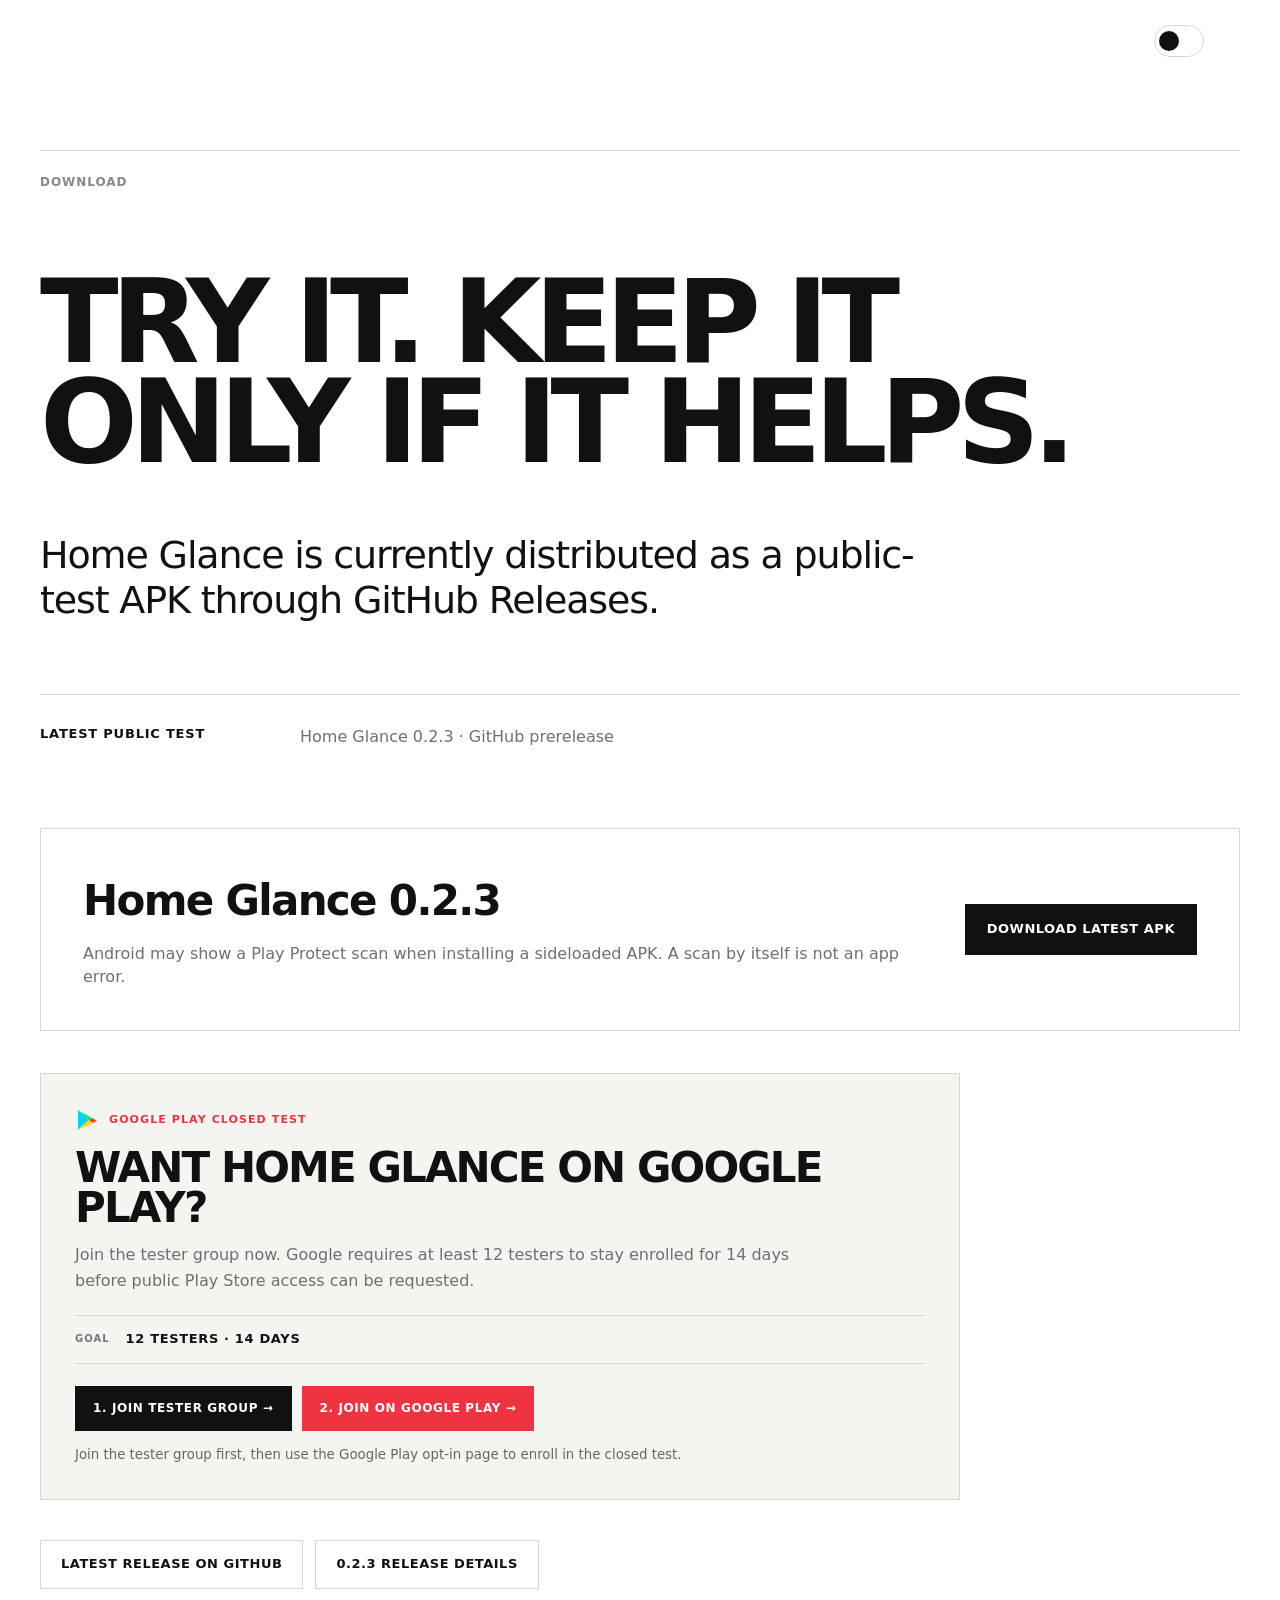
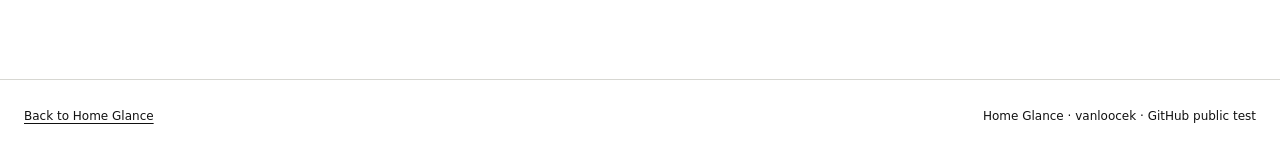
==== commit 16cb8450: "fix(web): separate pinned release details from latest download" ====
--- a/download.html
+++ b/download.html
@@ -1 +1 @@
-<!doctype html><html lang="en-US"><head><meta charset="utf-8"><meta name="viewport" content="width=device-width,initial-scale=1"><title>Download Home Glance</title><link rel="icon" href="assets/home-glance-icon.webp"><link rel="stylesheet" href="site.css"><script defer src="site.js"></script></head><body><main class="detail dark"><div class="wrap"><div class="detail-head"><span class="detail-kicker" data-i18n="download.k"></span></div><h1 data-i18n="download.title"></h1><p class="detail-lead" data-i18n="download.lead"></p><div class="version-card"><strong data-i18n="download.current"></strong><p>Home Glance <span data-release-version>0.2.3</span> · GitHub prerelease</p></div><div class="download-panel"><div><h2>Home Glance <span data-release-version>0.2.3</span></h2><p data-i18n="download.warning"></p></div><a class="download-button" data-latest-download href="https://github.com/vanloocek-collab/Home-Glance-Releases/releases/download/0.2.3/Home-Glance-v0.2.3.apk" data-i18n="download.direct"></a></div><div class="tester-callout tester-callout-download"><div class="tester-en"><div class="tester-kicker"><svg class="play-store-icon" viewBox="0 0 32 32" aria-hidden="true" focusable="false"><path fill="#00D2FF" d="M4 3v26l14-13z"/><path fill="#00E676" d="M4 3l20 11-6 2z"/><path fill="#FF3D00" d="M18 16l6-2 5 3-5 3z"/><path fill="#FFD600" d="M4 29l14-13 6 4z"/></svg><span class="tester-eyebrow">GOOGLE PLAY CLOSED TEST</span></div><h2>Want Home Glance on Google Play?</h2><p>Join the tester group now. Google requires at least 12 testers to stay enrolled for 14 days before public Play Store access can be requested.</p><div class="tester-goal"><span>GOAL</span><strong>12 TESTERS · 14 DAYS</strong></div><div class="tester-actions"><a class="tester-button" href="https://groups.google.com/g/home-glance-testers" target="_blank" rel="noopener">1. JOIN TESTER GROUP →</a><a class="tester-button tester-button-play" href="https://play.google.com/apps/testing/com.vanloocek.homeglance" target="_blank" rel="noopener">2. JOIN ON GOOGLE PLAY →</a></div><small>Join the tester group first, then use the Google Play opt-in page to enroll in the closed test.</small></div><div class="tester-pl"><div class="tester-kicker"><svg class="play-store-icon" viewBox="0 0 32 32" aria-hidden="true" focusable="false"><path fill="#00D2FF" d="M4 3v26l14-13z"/><path fill="#00E676" d="M4 3l20 11-6 2z"/><path fill="#FF3D00" d="M18 16l6-2 5 3-5 3z"/><path fill="#FFD600" d="M4 29l14-13 6 4z"/></svg><span class="tester-eyebrow">TEST ZAMKNIĘTY GOOGLE PLAY</span></div><h2>Chcesz Home Glance w Google Play?</h2><p>Dołącz do grupy testerów. Google wymaga co najmniej 12 testerów pozostających w teście przez 14 dni, zanim będzie można poprosić o publiczną publikację w Sklepie Play.</p><div class="tester-goal"><span>CEL</span><strong>12 TESTERÓW · 14 DNI</strong></div><div class="tester-actions"><a class="tester-button" href="https://groups.google.com/g/home-glance-testers" target="_blank" rel="noopener">1. DOŁĄCZ DO GRUPY →</a><a class="tester-button tester-button-play" href="https://play.google.com/apps/testing/com.vanloocek.homeglance" target="_blank" rel="noopener">2. DOŁĄCZ W GOOGLE PLAY →</a></div><small>Najpierw dołącz do grupy testerów, a potem użyj strony zapisu Google Play, aby dołączyć do testu zamkniętego.</small></div></div><div class="home-links"><a class="outline-link" href="version.html" data-i18n="download.notes"></a></div></div></main><footer class="footer"><div class="wrap"><a href="index.html" data-i18n="common.back"></a><span data-i18n="common.footer"></span></div></footer></body></html>+<!doctype html><html lang="en-US"><head><meta charset="utf-8"><meta name="viewport" content="width=device-width,initial-scale=1"><title>Download Home Glance</title><link rel="icon" href="assets/home-glance-icon.webp"><link rel="stylesheet" href="site.css"><script defer src="site.js"></script></head><body><main class="detail dark"><div class="wrap"><div class="detail-head"><span class="detail-kicker" data-i18n="download.k"></span></div><h1 data-i18n="download.title"></h1><p class="detail-lead" data-i18n="download.lead"></p><div class="version-card"><strong data-i18n="download.current"></strong><p>Home Glance <span data-latest-release-version>0.2.3</span> · GitHub prerelease</p></div><div class="download-panel"><div><h2>Home Glance <span data-latest-release-version>0.2.3</span></h2><p data-i18n="download.warning"></p></div><a class="download-button" data-latest-download href="https://github.com/vanloocek-collab/Home-Glance-Releases/releases/download/0.2.3/Home-Glance-v0.2.3.apk" data-i18n="download.direct"></a></div><div class="tester-callout tester-callout-download"><div class="tester-en"><div class="tester-kicker"><svg class="play-store-icon" viewBox="0 0 32 32" aria-hidden="true" focusable="false"><path fill="#00D2FF" d="M4 3v26l14-13z"/><path fill="#00E676" d="M4 3l20 11-6 2z"/><path fill="#FF3D00" d="M18 16l6-2 5 3-5 3z"/><path fill="#FFD600" d="M4 29l14-13 6 4z"/></svg><span class="tester-eyebrow">GOOGLE PLAY CLOSED TEST</span></div><h2>Want Home Glance on Google Play?</h2><p>Join the tester group now. Google requires at least 12 testers to stay enrolled for 14 days before public Play Store access can be requested.</p><div class="tester-goal"><span>GOAL</span><strong>12 TESTERS · 14 DAYS</strong></div><div class="tester-actions"><a class="tester-button" href="https://groups.google.com/g/home-glance-testers" target="_blank" rel="noopener">1. JOIN TESTER GROUP →</a><a class="tester-button tester-button-play" href="https://play.google.com/apps/testing/com.vanloocek.homeglance" target="_blank" rel="noopener">2. JOIN ON GOOGLE PLAY →</a></div><small>Join the tester group first, then use the Google Play opt-in page to enroll in the closed test.</small></div><div class="tester-pl"><div class="tester-kicker"><svg class="play-store-icon" viewBox="0 0 32 32" aria-hidden="true" focusable="false"><path fill="#00D2FF" d="M4 3v26l14-13z"/><path fill="#00E676" d="M4 3l20 11-6 2z"/><path fill="#FF3D00" d="M18 16l6-2 5 3-5 3z"/><path fill="#FFD600" d="M4 29l14-13 6 4z"/></svg><span class="tester-eyebrow">TEST ZAMKNIĘTY GOOGLE PLAY</span></div><h2>Chcesz Home Glance w Google Play?</h2><p>Dołącz do grupy testerów. Google wymaga co najmniej 12 testerów pozostających w teście przez 14 dni, zanim będzie można poprosić o publiczną publikację w Sklepie Play.</p><div class="tester-goal"><span>CEL</span><strong>12 TESTERÓW · 14 DNI</strong></div><div class="tester-actions"><a class="tester-button" href="https://groups.google.com/g/home-glance-testers" target="_blank" rel="noopener">1. DOŁĄCZ DO GRUPY →</a><a class="tester-button tester-button-play" href="https://play.google.com/apps/testing/com.vanloocek.homeglance" target="_blank" rel="noopener">2. DOŁĄCZ W GOOGLE PLAY →</a></div><small>Najpierw dołącz do grupy testerów, a potem użyj strony zapisu Google Play, aby dołączyć do testu zamkniętego.</small></div></div><div class="home-links"><a class="outline-link" data-latest-release-link href="https://github.com/vanloocek-collab/Home-Glance-Releases/releases/tag/0.2.3" data-i18n="download.latestRelease"></a><a class="outline-link" href="version.html" data-i18n="download.notes023"></a></div></div></main><footer class="footer"><div class="wrap"><a href="index.html" data-i18n="common.back"></a><span data-i18n="common.footer"></span></div></footer></body></html>
--- a/site.css
+++ b/site.css
@@ -10,12 +10,13 @@
 .home-page .hero{height:100svh;min-height:100svh;padding:104px 0 38px;align-items:stretch}
 .home-page .hero-grid{min-height:0;height:100%;grid-template-columns:1fr;grid-template-rows:auto 1fr auto;gap:18px}
 .home-page .hero-top{grid-column:1}
-.home-page .hero-copy{grid-column:1;align-self:center;min-width:0;padding:8px 0 2px}
+.home-page .hero-copy{grid-column:1;align-self:center;min-width:0;padding:8px 0 2px;position:relative}
 .home-page .hero-bottom{grid-column:1;align-self:end}
 .home-page .hero-motto{display:flex;flex-direction:column;align-items:flex-start;gap:.01em;margin:0;max-width:100%;font-size:clamp(54px,min(6.4vw,10.6vh),112px);line-height:.82;letter-spacing:-.067em;text-wrap:balance}
-.home-page .hero-primary,.home-page .hero-secondary{display:block;max-width:100%}
+.home-page .hero-primary,.home-page .hero-secondary,.home-page .hero-tertiary{display:block;max-width:100%}
 .home-page .hero-primary{color:#f5f5f1;opacity:0;transform:translateY(18px);animation:heroPrimaryIn .58s cubic-bezier(.2,.7,.2,1) .18s forwards}
 .home-page .hero-secondary{color:#6f6f6f;opacity:0;transform:translateY(22px);animation:heroSecondaryIn .72s cubic-bezier(.2,.7,.2,1) 1.05s forwards}
+.home-page .hero-tertiary{color:#f5f5f1;align-self:flex-end;text-align:right;opacity:0;transform:translateY(22px);animation:heroSecondaryIn .72s cubic-bezier(.2,.7,.2,1) 1.92s forwards}
 .home-page .red-dot{opacity:0;transform:scale(.65);animation:heroDotIn .38s ease 1.8s forwards}
 @keyframes heroPrimaryIn{to{opacity:1;transform:translateY(0)}}
 @keyframes heroSecondaryIn{to{opacity:1;transform:translateY(0)}}
@@ -40,7 +41,7 @@
   .home-page .hero-code{width:34px;height:34px}
 }
 @media (prefers-reduced-motion:reduce){
-  .home-page .hero-primary,.home-page .hero-secondary,.home-page .red-dot{animation:none;opacity:1;transform:none}
+  .home-page .hero-primary,.home-page .hero-secondary,.home-page .hero-tertiary,.home-page .red-dot{animation:none;opacity:1;transform:none}
   .home-panel{position:relative}
 }
 
@@ -49,7 +50,7 @@
 .detail>.wrap.policy{max-width:1200px}
 .carousel-phone,.carousel-slide figcaption{width:min(310px,58vw)}
 .home-page .hero-code{display:none!important}
-.home-page .red-dot{opacity:0;transform:none;box-shadow:none;animation:stopSignal 2.4s steps(1,end) 1.85s infinite}
+.home-page .red-dot{position:absolute;left:-1px;top:-10px;margin:0;opacity:0;transform:none;box-shadow:none;animation:stopSignal 2.4s steps(1,end) 1.85s infinite}
 @keyframes stopSignal{0%,43%{opacity:1}44%,72%{opacity:0}73%,100%{opacity:1}}
 .release-pl{display:none}
 [lang="pl"] .release-en{display:none}
@@ -90,6 +91,8 @@
 .tester-goal span{color:#777;font-size:10px;font-weight:800;letter-spacing:.1em}
 .tester-goal strong{font-size:13px;letter-spacing:.05em}
 .tester-button{display:inline-flex;background:#f5f5f1;color:#111;padding:14px 18px;font-size:12px;font-weight:800;letter-spacing:.05em;text-transform:uppercase}
+.tester-actions{display:flex;flex-wrap:wrap;gap:10px;align-items:center}
+.tester-button-play{background:var(--red);color:#fff}
 .tester-callout small{display:block;color:#666;margin-top:14px;line-height:1.5}
 .detail.dark .tester-callout{border-color:#353535}
 @media(max-width:560px){.tester-callout{padding:24px;margin-top:30px}.tester-goal{align-items:flex-start;flex-direction:column;gap:6px}}
@@ -136,3 +139,156 @@
     opacity:1;
   }
 }
+
+
+/* 2026-09-30: persistent black / white site theme */
+:root[data-theme="light"]{
+  --ink:#111;
+  --paper:#fff;
+  --line:#d7d7d2;
+  --theme-bg:#fff;
+  --theme-fg:#111;
+  --theme-muted:#6f6f6f;
+  --theme-soft:#f4f4f0;
+  --theme-inverse:#111;
+  --theme-inverse-fg:#fff;
+}
+:root[data-theme="dark"]{
+  --ink:#f5f5f1;
+  --paper:#0d0d0d;
+  --line:#303030;
+  --theme-bg:#0d0d0d;
+  --theme-fg:#f5f5f1;
+  --theme-muted:#999;
+  --theme-soft:#151515;
+  --theme-inverse:#f5f5f1;
+  --theme-inverse-fg:#111;
+}
+body,
+.home-page,
+.hero,
+.poster-light,
+.home-page .poster-light,
+.home-close,
+.detail,
+.detail.dark,
+.info-block,
+.detail.dark .info-block,
+.home-footer,
+.footer{
+  background:var(--theme-bg)!important;
+  color:var(--theme-fg)!important;
+}
+.home-page .hero-primary,
+.home-page .hero-tertiary{color:var(--theme-fg)!important}
+.home-page .hero-secondary,
+.hero h1 .dim{color:var(--theme-muted)!important}
+.hero-top,
+.hero-bottom,
+.home-close p,
+.poster-bottom p,
+.info-block p,
+.detail.dark .info-block p,
+.version-card p,
+.policy p,
+.download-panel p,
+.release-copy p{color:var(--theme-muted)!important}
+.hero-top,
+.hero-bottom,
+.detail-head,
+.version-card,
+.support-list,
+.support-link,
+.footer,
+.release-section,
+.release-meta span,
+.release-code,
+.download-panel,
+.poster-frame,
+.device-chip{border-color:var(--line)!important}
+.detail-grid,
+.detail.dark .detail-grid{background:var(--line)!important;border-color:var(--line)!important}
+.poster-bottom .action,
+.download-button,
+.solid-link,
+.tester-button{
+  background:var(--theme-inverse)!important;
+  color:var(--theme-inverse-fg)!important;
+  border-color:var(--theme-inverse)!important;
+}
+.tester-button-play{background:var(--red)!important;color:#fff!important;border-color:var(--red)!important}
+.outline-link{border-color:var(--line)!important}
+.carousel-arrow{border-color:var(--line)!important;color:var(--theme-fg)!important}
+.carousel-arrow:hover{background:var(--theme-inverse)!important;color:var(--theme-inverse-fg)!important}
+.carousel-counter b{color:var(--theme-fg)!important}
+.carousel-dot{background:color-mix(in srgb,var(--theme-fg) 24%,transparent)!important}
+.carousel-dot.active{background:var(--theme-fg)!important}
+.release-code{background:var(--theme-soft)!important}
+.tester-callout{
+  background:var(--theme-soft)!important;
+  color:var(--theme-fg)!important;
+  border-color:var(--line)!important;
+}
+.tester-callout p{color:var(--theme-muted)!important}
+.tester-goal{border-color:var(--line)!important}
+.menu-overlay{
+  background:var(--theme-bg)!important;
+  color:var(--theme-fg)!important;
+}
+.menu-nav a,
+.menu-side{border-color:var(--line)!important}
+.language-current,
+.language-options,
+.language-option-full{
+  background:var(--theme-soft)!important;
+  color:var(--theme-fg)!important;
+  border-color:var(--line)!important;
+}
+.language-option-full:hover,
+.language-option-full[aria-selected="true"]{background:color-mix(in srgb,var(--theme-fg) 10%,var(--theme-bg))!important}
+.site-actions{display:flex;align-items:center;gap:4px;flex:0 0 auto}
+.site-brand{max-width:calc(100% - 126px)}
+.theme-toggle{
+  width:50px;
+  height:32px;
+  padding:4px;
+  border:1px solid var(--line);
+  border-radius:999px;
+  background:transparent;
+  color:var(--theme-fg);
+  display:flex;
+  align-items:center;
+  cursor:pointer;
+}
+.theme-toggle-track{width:40px;height:22px;display:flex;align-items:center}
+.theme-toggle-knob{
+  width:20px;
+  height:20px;
+  border-radius:50%;
+  background:currentColor;
+  transform:translateX(0);
+  transition:transform .22s ease;
+}
+:root[data-theme="dark"] .theme-toggle-knob{transform:translateX(20px)}
+:root[data-theme="light"] .theme-toggle-knob{transform:translateX(0)}
+:root[data-theme="light"] .site-brand-main,
+:root[data-theme="light"] .menu-button{
+  color:#111;
+  mix-blend-mode:normal;
+}
+:root[data-theme="dark"] .site-brand-main,
+:root[data-theme="dark"] .menu-button{
+  color:#fff;
+  mix-blend-mode:normal;
+}
+@media(max-width:560px){
+  .site-brand{max-width:calc(100% - 116px);font-size:11px}
+  .site-actions{gap:0}
+  .theme-toggle{width:46px;height:30px;padding:4px}
+  .theme-toggle-track{width:36px;height:20px}
+  .theme-toggle-knob{width:18px;height:18px}
+  :root[data-theme="dark"] .theme-toggle-knob{transform:translateX(18px)}
+}
+@media(prefers-reduced-motion:reduce){
+  .theme-toggle-knob{transition:none}
+}
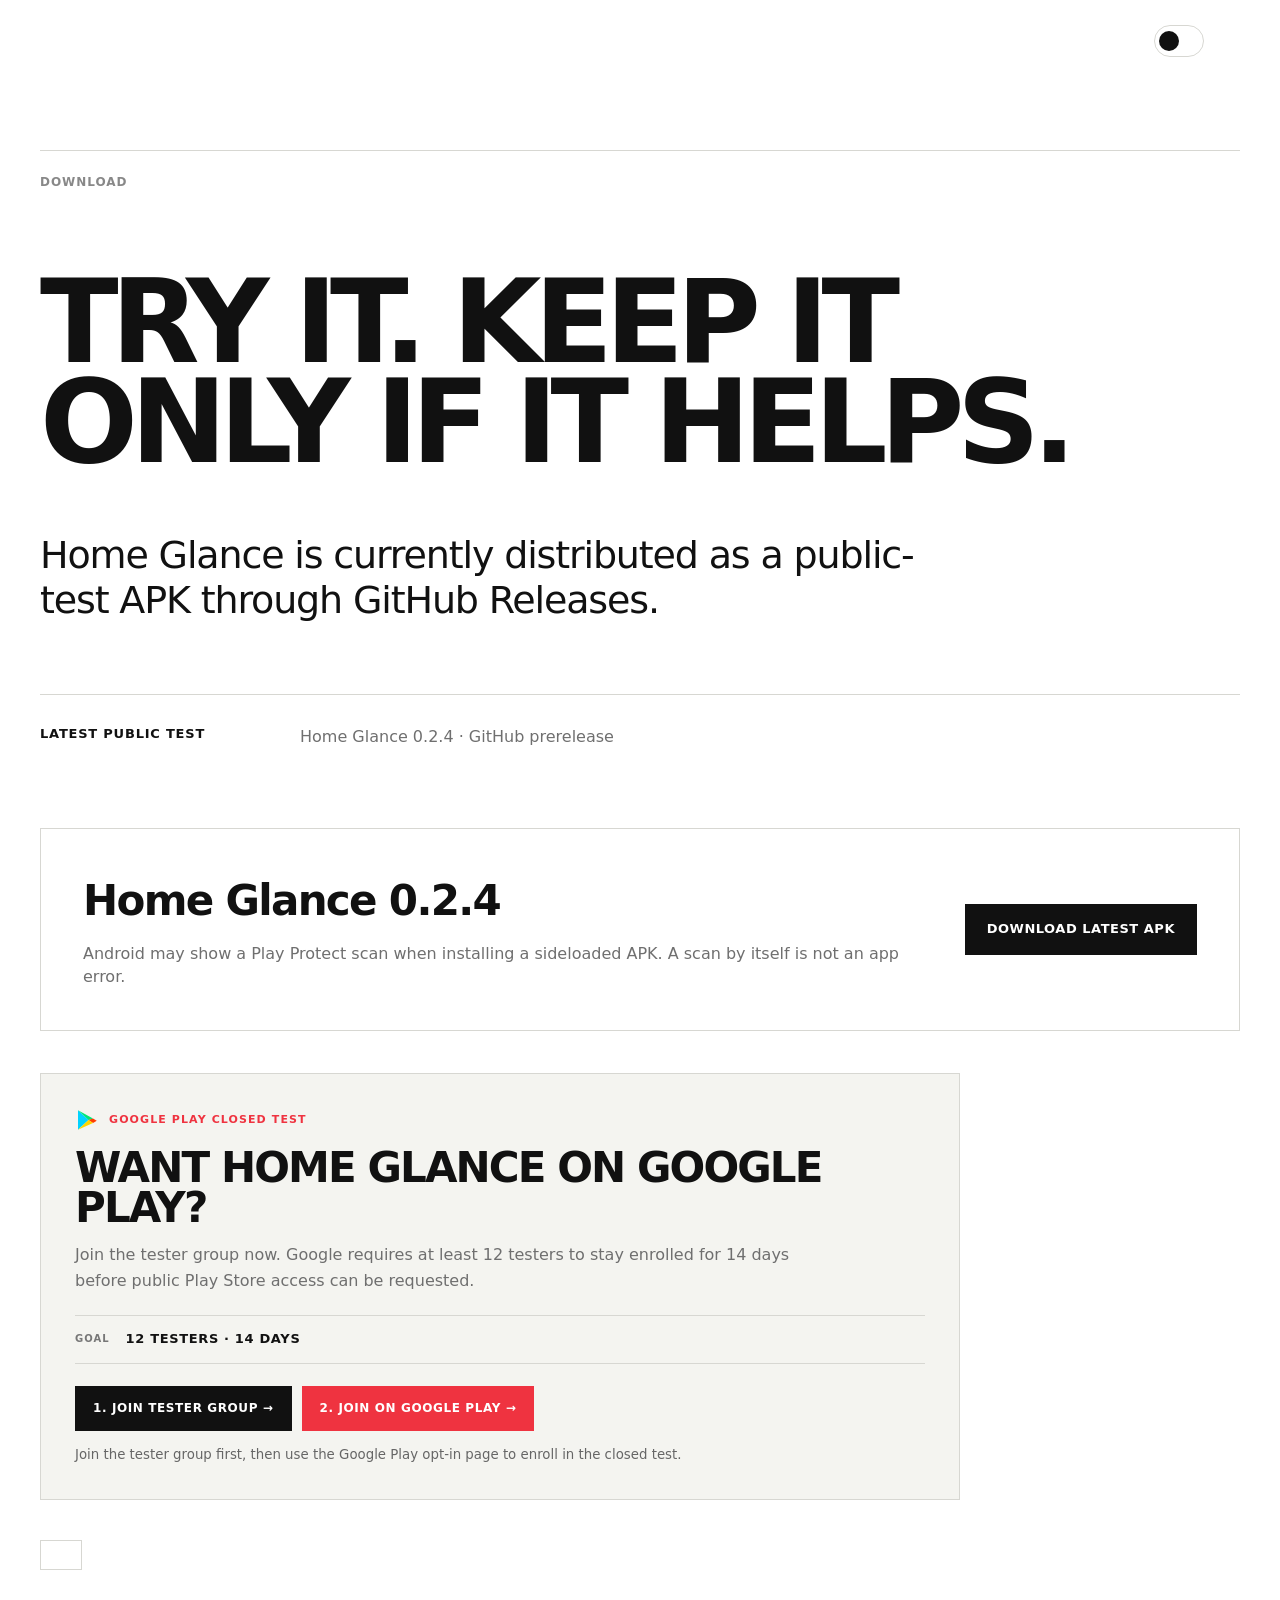
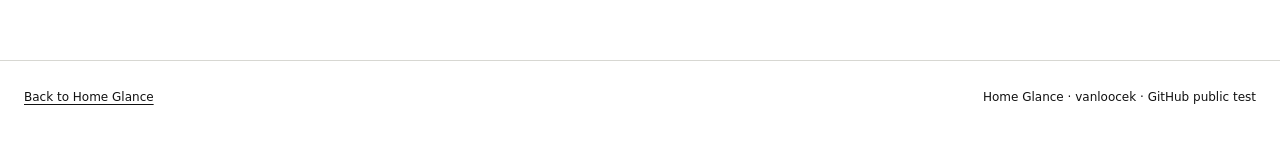
==== commit d1d56c3e: "web: point download page to 0.2.4" ====
--- a/download.html
+++ b/download.html
@@ -1 +1 @@
-<!doctype html><html lang="en-US"><head><meta charset="utf-8"><meta name="viewport" content="width=device-width,initial-scale=1"><title>Download Home Glance</title><link rel="icon" href="assets/home-glance-icon.webp"><link rel="stylesheet" href="site.css"><script defer src="site.js"></script></head><body><main class="detail dark"><div class="wrap"><div class="detail-head"><span class="detail-kicker" data-i18n="download.k"></span></div><h1 data-i18n="download.title"></h1><p class="detail-lead" data-i18n="download.lead"></p><div class="version-card"><strong data-i18n="download.current"></strong><p>Home Glance <span data-latest-release-version>0.2.3</span> · GitHub prerelease</p></div><div class="download-panel"><div><h2>Home Glance <span data-latest-release-version>0.2.3</span></h2><p data-i18n="download.warning"></p></div><a class="download-button" data-latest-download href="https://github.com/vanloocek-collab/Home-Glance-Releases/releases/download/0.2.3/Home-Glance-v0.2.3.apk" data-i18n="download.direct"></a></div><div class="tester-callout tester-callout-download"><div class="tester-en"><div class="tester-kicker"><svg class="play-store-icon" viewBox="0 0 32 32" aria-hidden="true" focusable="false"><path fill="#00D2FF" d="M4 3v26l14-13z"/><path fill="#00E676" d="M4 3l20 11-6 2z"/><path fill="#FF3D00" d="M18 16l6-2 5 3-5 3z"/><path fill="#FFD600" d="M4 29l14-13 6 4z"/></svg><span class="tester-eyebrow">GOOGLE PLAY CLOSED TEST</span></div><h2>Want Home Glance on Google Play?</h2><p>Join the tester group now. Google requires at least 12 testers to stay enrolled for 14 days before public Play Store access can be requested.</p><div class="tester-goal"><span>GOAL</span><strong>12 TESTERS · 14 DAYS</strong></div><div class="tester-actions"><a class="tester-button" href="https://groups.google.com/g/home-glance-testers" target="_blank" rel="noopener">1. JOIN TESTER GROUP →</a><a class="tester-button tester-button-play" href="https://play.google.com/apps/testing/com.vanloocek.homeglance" target="_blank" rel="noopener">2. JOIN ON GOOGLE PLAY →</a></div><small>Join the tester group first, then use the Google Play opt-in page to enroll in the closed test.</small></div><div class="tester-pl"><div class="tester-kicker"><svg class="play-store-icon" viewBox="0 0 32 32" aria-hidden="true" focusable="false"><path fill="#00D2FF" d="M4 3v26l14-13z"/><path fill="#00E676" d="M4 3l20 11-6 2z"/><path fill="#FF3D00" d="M18 16l6-2 5 3-5 3z"/><path fill="#FFD600" d="M4 29l14-13 6 4z"/></svg><span class="tester-eyebrow">TEST ZAMKNIĘTY GOOGLE PLAY</span></div><h2>Chcesz Home Glance w Google Play?</h2><p>Dołącz do grupy testerów. Google wymaga co najmniej 12 testerów pozostających w teście przez 14 dni, zanim będzie można poprosić o publiczną publikację w Sklepie Play.</p><div class="tester-goal"><span>CEL</span><strong>12 TESTERÓW · 14 DNI</strong></div><div class="tester-actions"><a class="tester-button" href="https://groups.google.com/g/home-glance-testers" target="_blank" rel="noopener">1. DOŁĄCZ DO GRUPY →</a><a class="tester-button tester-button-play" href="https://play.google.com/apps/testing/com.vanloocek.homeglance" target="_blank" rel="noopener">2. DOŁĄCZ W GOOGLE PLAY →</a></div><small>Najpierw dołącz do grupy testerów, a potem użyj strony zapisu Google Play, aby dołączyć do testu zamkniętego.</small></div></div><div class="home-links"><a class="outline-link" data-latest-release-link href="https://github.com/vanloocek-collab/Home-Glance-Releases/releases/tag/0.2.3" data-i18n="download.latestRelease"></a><a class="outline-link" href="version.html" data-i18n="download.notes023"></a></div></div></main><footer class="footer"><div class="wrap"><a href="index.html" data-i18n="common.back"></a><span data-i18n="common.footer"></span></div></footer></body></html>+<!doctype html><html lang="en-US"><head><meta charset="utf-8"><meta name="viewport" content="width=device-width,initial-scale=1"><title>Download Home Glance</title><link rel="icon" href="assets/home-glance-icon.webp"><link rel="stylesheet" href="site.css"><script defer src="site.js"></script></head><body><main class="detail dark"><div class="wrap"><div class="detail-head"><span class="detail-kicker" data-i18n="download.k"></span></div><h1 data-i18n="download.title"></h1><p class="detail-lead" data-i18n="download.lead"></p><div class="version-card"><strong data-i18n="download.current"></strong><p>Home Glance <span data-release-version>0.2.4</span> · GitHub prerelease</p></div><div class="download-panel"><div><h2>Home Glance <span data-release-version>0.2.4</span></h2><p data-i18n="download.warning"></p></div><a class="download-button" data-latest-download href="https://github.com/vanloocek-collab/Home-Glance-Releases/releases/download/0.2.4/Home-Glance-v0.2.4.apk" data-i18n="download.direct"></a></div><div class="tester-callout tester-callout-download"><div class="tester-en"><div class="tester-kicker"><svg class="play-store-icon" viewBox="0 0 32 32" aria-hidden="true" focusable="false"><path fill="#00D2FF" d="M4 3v26l14-13z"/><path fill="#00E676" d="M4 3l20 11-6 2z"/><path fill="#FF3D00" d="M18 16l6-2 5 3-5 3z"/><path fill="#FFD600" d="M4 29l14-13 6 4z"/></svg><span class="tester-eyebrow">GOOGLE PLAY CLOSED TEST</span></div><h2>Want Home Glance on Google Play?</h2><p>Join the tester group now. Google requires at least 12 testers to stay enrolled for 14 days before public Play Store access can be requested.</p><div class="tester-goal"><span>GOAL</span><strong>12 TESTERS · 14 DAYS</strong></div><div class="tester-actions"><a class="tester-button" href="https://groups.google.com/g/home-glance-testers" target="_blank" rel="noopener">1. JOIN TESTER GROUP →</a><a class="tester-button tester-button-play" href="https://play.google.com/apps/testing/com.vanloocek.homeglance" target="_blank" rel="noopener">2. JOIN ON GOOGLE PLAY →</a></div><small>Join the tester group first, then use the Google Play opt-in page to enroll in the closed test.</small></div><div class="tester-pl"><div class="tester-kicker"><svg class="play-store-icon" viewBox="0 0 32 32" aria-hidden="true" focusable="false"><path fill="#00D2FF" d="M4 3v26l14-13z"/><path fill="#00E676" d="M4 3l20 11-6 2z"/><path fill="#FF3D00" d="M18 16l6-2 5 3-5 3z"/><path fill="#FFD600" d="M4 29l14-13 6 4z"/></svg><span class="tester-eyebrow">TEST ZAMKNIĘTY GOOGLE PLAY</span></div><h2>Chcesz Home Glance w Google Play?</h2><p>Dołącz do grupy testerów. Google wymaga co najmniej 12 testerów pozostających w teście przez 14 dni, zanim będzie można poprosić o publiczną publikację w Sklepie Play.</p><div class="tester-goal"><span>CEL</span><strong>12 TESTERÓW · 14 DNI</strong></div><div class="tester-actions"><a class="tester-button" href="https://groups.google.com/g/home-glance-testers" target="_blank" rel="noopener">1. DOŁĄCZ DO GRUPY →</a><a class="tester-button tester-button-play" href="https://play.google.com/apps/testing/com.vanloocek.homeglance" target="_blank" rel="noopener">2. DOŁĄCZ W GOOGLE PLAY →</a></div><small>Najpierw dołącz do grupy testerów, a potem użyj strony zapisu Google Play, aby dołączyć do testu zamkniętego.</small></div></div><div class="home-links"><a class="outline-link" href="version.html" data-i18n="download.notes"></a></div></div></main><footer class="footer"><div class="wrap"><a href="index.html" data-i18n="common.back"></a><span data-i18n="common.footer"></span></div></footer></body></html>
--- a/site.css
+++ b/site.css
@@ -292,3 +292,6 @@
 @media(prefers-reduced-motion:reduce){
   .theme-toggle-knob{transition:none}
 }
+
+/* Progressive fallback: basic navigation/content remain usable without site.js. */
+.fallback-nav{background:#111;color:#f6f6f2;border-bottom:1px solid #2a2a2a}.fallback-nav-inner{width:min(var(--max),calc(100% - 48px));margin:0 auto;padding:14px 0;display:flex;flex-wrap:wrap;gap:10px 18px;align-items:center}.fallback-nav a{font-size:12px;font-weight:800;letter-spacing:.04em;text-transform:uppercase;text-decoration:underline;text-underline-offset:3px}.navigation-ready .fallback-nav{display:none}html:not(.navigation-ready) .shot-carousel{display:block}html:not(.navigation-ready) .shot-carousel .carousel-arrow,html:not(.navigation-ready) .shot-carousel .carousel-footer{display:none}html:not(.navigation-ready) .shot-carousel .carousel-viewport{overflow:visible}html:not(.navigation-ready) .shot-carousel .carousel-track{display:grid;grid-template-columns:repeat(auto-fit,minmax(260px,1fr));gap:28px;transform:none!important}html:not(.navigation-ready) .shot-carousel .carousel-slide{min-width:0}html:not(.navigation-ready) .shot-carousel .carousel-phone,html:not(.navigation-ready) .shot-carousel .carousel-slide figcaption{width:min(100%,420px)}@media(max-width:900px){.fallback-nav-inner{width:calc(100% - 28px)}}
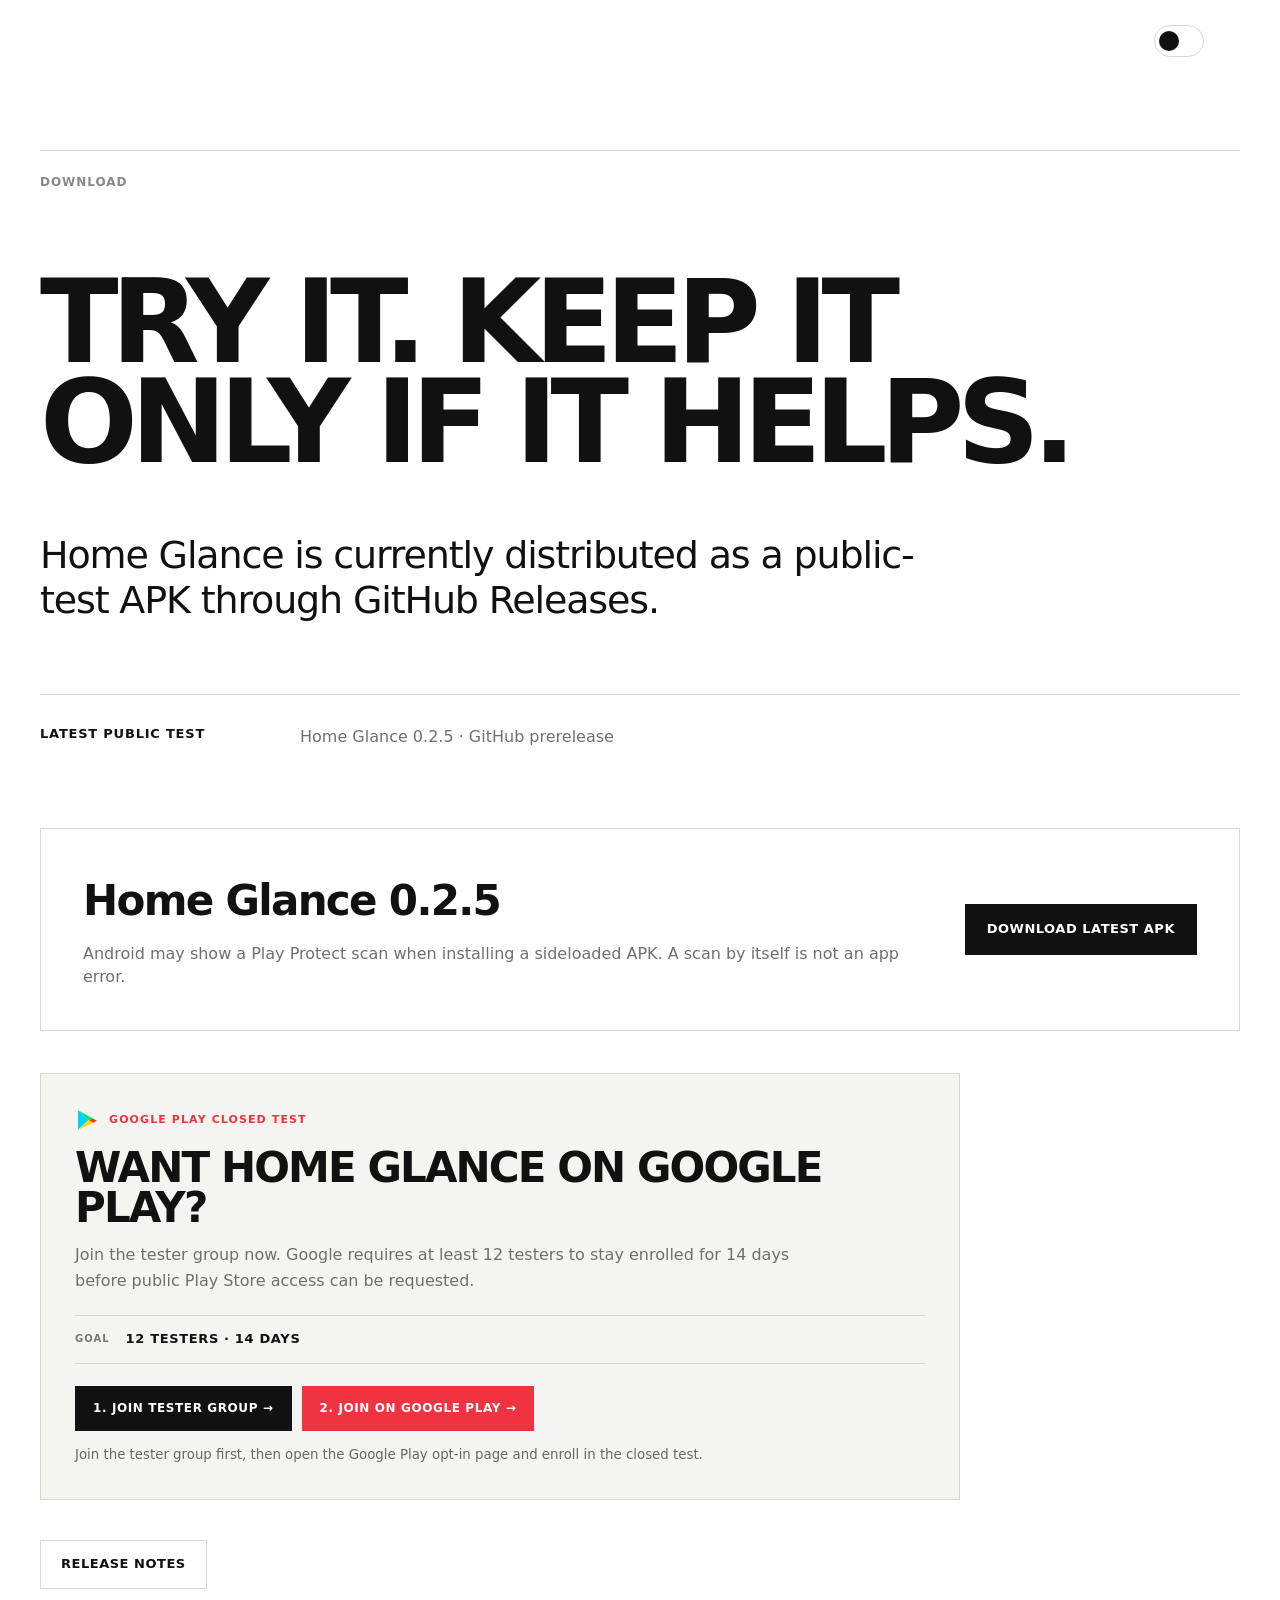
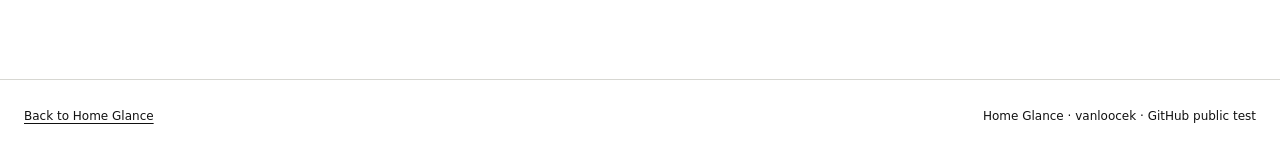
==== commit 5b6a92db: "Publish Home Glance 0.2.5 release details and privacy policy" ====
--- a/download.html
+++ b/download.html
@@ -1 +1 @@
-<!doctype html><html lang="en-US"><head><meta charset="utf-8"><meta name="viewport" content="width=device-width,initial-scale=1"><title>Download Home Glance</title><link rel="icon" href="assets/home-glance-icon.webp"><link rel="stylesheet" href="site.css"><script defer src="site.js"></script></head><body><main class="detail dark"><div class="wrap"><div class="detail-head"><span class="detail-kicker" data-i18n="download.k"></span></div><h1 data-i18n="download.title"></h1><p class="detail-lead" data-i18n="download.lead"></p><div class="version-card"><strong data-i18n="download.current"></strong><p>Home Glance <span data-release-version>0.2.4</span> · GitHub prerelease</p></div><div class="download-panel"><div><h2>Home Glance <span data-release-version>0.2.4</span></h2><p data-i18n="download.warning"></p></div><a class="download-button" data-latest-download href="https://github.com/vanloocek-collab/Home-Glance-Releases/releases/download/0.2.4/Home-Glance-v0.2.4.apk" data-i18n="download.direct"></a></div><div class="tester-callout tester-callout-download"><div class="tester-en"><div class="tester-kicker"><svg class="play-store-icon" viewBox="0 0 32 32" aria-hidden="true" focusable="false"><path fill="#00D2FF" d="M4 3v26l14-13z"/><path fill="#00E676" d="M4 3l20 11-6 2z"/><path fill="#FF3D00" d="M18 16l6-2 5 3-5 3z"/><path fill="#FFD600" d="M4 29l14-13 6 4z"/></svg><span class="tester-eyebrow">GOOGLE PLAY CLOSED TEST</span></div><h2>Want Home Glance on Google Play?</h2><p>Join the tester group now. Google requires at least 12 testers to stay enrolled for 14 days before public Play Store access can be requested.</p><div class="tester-goal"><span>GOAL</span><strong>12 TESTERS · 14 DAYS</strong></div><div class="tester-actions"><a class="tester-button" href="https://groups.google.com/g/home-glance-testers" target="_blank" rel="noopener">1. JOIN TESTER GROUP →</a><a class="tester-button tester-button-play" href="https://play.google.com/apps/testing/com.vanloocek.homeglance" target="_blank" rel="noopener">2. JOIN ON GOOGLE PLAY →</a></div><small>Join the tester group first, then use the Google Play opt-in page to enroll in the closed test.</small></div><div class="tester-pl"><div class="tester-kicker"><svg class="play-store-icon" viewBox="0 0 32 32" aria-hidden="true" focusable="false"><path fill="#00D2FF" d="M4 3v26l14-13z"/><path fill="#00E676" d="M4 3l20 11-6 2z"/><path fill="#FF3D00" d="M18 16l6-2 5 3-5 3z"/><path fill="#FFD600" d="M4 29l14-13 6 4z"/></svg><span class="tester-eyebrow">TEST ZAMKNIĘTY GOOGLE PLAY</span></div><h2>Chcesz Home Glance w Google Play?</h2><p>Dołącz do grupy testerów. Google wymaga co najmniej 12 testerów pozostających w teście przez 14 dni, zanim będzie można poprosić o publiczną publikację w Sklepie Play.</p><div class="tester-goal"><span>CEL</span><strong>12 TESTERÓW · 14 DNI</strong></div><div class="tester-actions"><a class="tester-button" href="https://groups.google.com/g/home-glance-testers" target="_blank" rel="noopener">1. DOŁĄCZ DO GRUPY →</a><a class="tester-button tester-button-play" href="https://play.google.com/apps/testing/com.vanloocek.homeglance" target="_blank" rel="noopener">2. DOŁĄCZ W GOOGLE PLAY →</a></div><small>Najpierw dołącz do grupy testerów, a potem użyj strony zapisu Google Play, aby dołączyć do testu zamkniętego.</small></div></div><div class="home-links"><a class="outline-link" href="version.html" data-i18n="download.notes"></a></div></div></main><footer class="footer"><div class="wrap"><a href="index.html" data-i18n="common.back"></a><span data-i18n="common.footer"></span></div></footer></body></html>+<!doctype html><html lang="en-US"><head><meta charset="utf-8"><meta name="viewport" content="width=device-width,initial-scale=1"><title>Download Home Glance</title><link rel="icon" href="assets/home-glance-icon.webp"><link rel="stylesheet" href="site.css"><script defer src="site.js"></script></head><body><main class="detail dark"><div class="wrap"><div class="detail-head"><span class="detail-kicker" data-i18n="download.k"></span></div><h1 data-i18n="download.title"></h1><p class="detail-lead" data-i18n="download.lead"></p><div class="version-card"><strong data-i18n="download.current"></strong><p>Home Glance <span data-release-version>0.2.5</span> · GitHub prerelease</p></div><div class="download-panel"><div><h2>Home Glance <span data-release-version>0.2.5</span></h2><p data-i18n="download.warning"></p></div><a class="download-button" data-latest-download href="https://github.com/vanloocek-collab/Home-Glance-Releases/releases/download/0.2.5/Home-Glance-v0.2.5.apk" data-i18n="download.direct"></a></div><div class="tester-callout tester-callout-download"><div class="tester-en"><div class="tester-kicker"><svg class="play-store-icon" viewBox="0 0 32 32" aria-hidden="true" focusable="false"><path fill="#00D2FF" d="M4 3v26l14-13z"/><path fill="#00E676" d="M4 3l20 11-6 2z"/><path fill="#FF3D00" d="M18 16l6-2 5 3-5 3z"/><path fill="#FFD600" d="M4 29l14-13 6 4z"/></svg><span class="tester-eyebrow">GOOGLE PLAY CLOSED TEST</span></div><h2>Want Home Glance on Google Play?</h2><p>Join the tester group now. Google requires at least 12 testers to stay enrolled for 14 days before public Play Store access can be requested.</p><div class="tester-goal"><span>GOAL</span><strong>12 TESTERS · 14 DAYS</strong></div><div class="tester-actions"><a class="tester-button" href="https://groups.google.com/g/home-glance-testers" target="_blank" rel="noopener">1. JOIN TESTER GROUP →</a><a class="tester-button tester-button-play" href="https://play.google.com/apps/testing/com.vanloocek.homeglance" target="_blank" rel="noopener">2. JOIN ON GOOGLE PLAY →</a></div><small>Join the tester group first, then use the Google Play opt-in page to enroll in the closed test.</small></div><div class="tester-pl"><div class="tester-kicker"><svg class="play-store-icon" viewBox="0 0 32 32" aria-hidden="true" focusable="false"><path fill="#00D2FF" d="M4 3v26l14-13z"/><path fill="#00E676" d="M4 3l20 11-6 2z"/><path fill="#FF3D00" d="M18 16l6-2 5 3-5 3z"/><path fill="#FFD600" d="M4 29l14-13 6 4z"/></svg><span class="tester-eyebrow">TEST ZAMKNIĘTY GOOGLE PLAY</span></div><h2>Chcesz Home Glance w Google Play?</h2><p>Dołącz do grupy testerów. Google wymaga co najmniej 12 testerów pozostających w teście przez 14 dni, zanim będzie można poprosić o publiczną publikację w Sklepie Play.</p><div class="tester-goal"><span>CEL</span><strong>12 TESTERÓW · 14 DNI</strong></div><div class="tester-actions"><a class="tester-button" href="https://groups.google.com/g/home-glance-testers" target="_blank" rel="noopener">1. DOŁĄCZ DO GRUPY →</a><a class="tester-button tester-button-play" href="https://play.google.com/apps/testing/com.vanloocek.homeglance" target="_blank" rel="noopener">2. DOŁĄCZ W GOOGLE PLAY →</a></div><small>Najpierw dołącz do grupy testerów, a potem użyj strony zapisu Google Play, aby dołączyć do testu zamkniętego.</small></div></div><div class="home-links"><a class="outline-link" href="version.html" data-i18n="download.notes"></a></div></div></main><footer class="footer"><div class="wrap"><a href="index.html" data-i18n="common.back"></a><span data-i18n="common.footer"></span></div></footer></body></html>
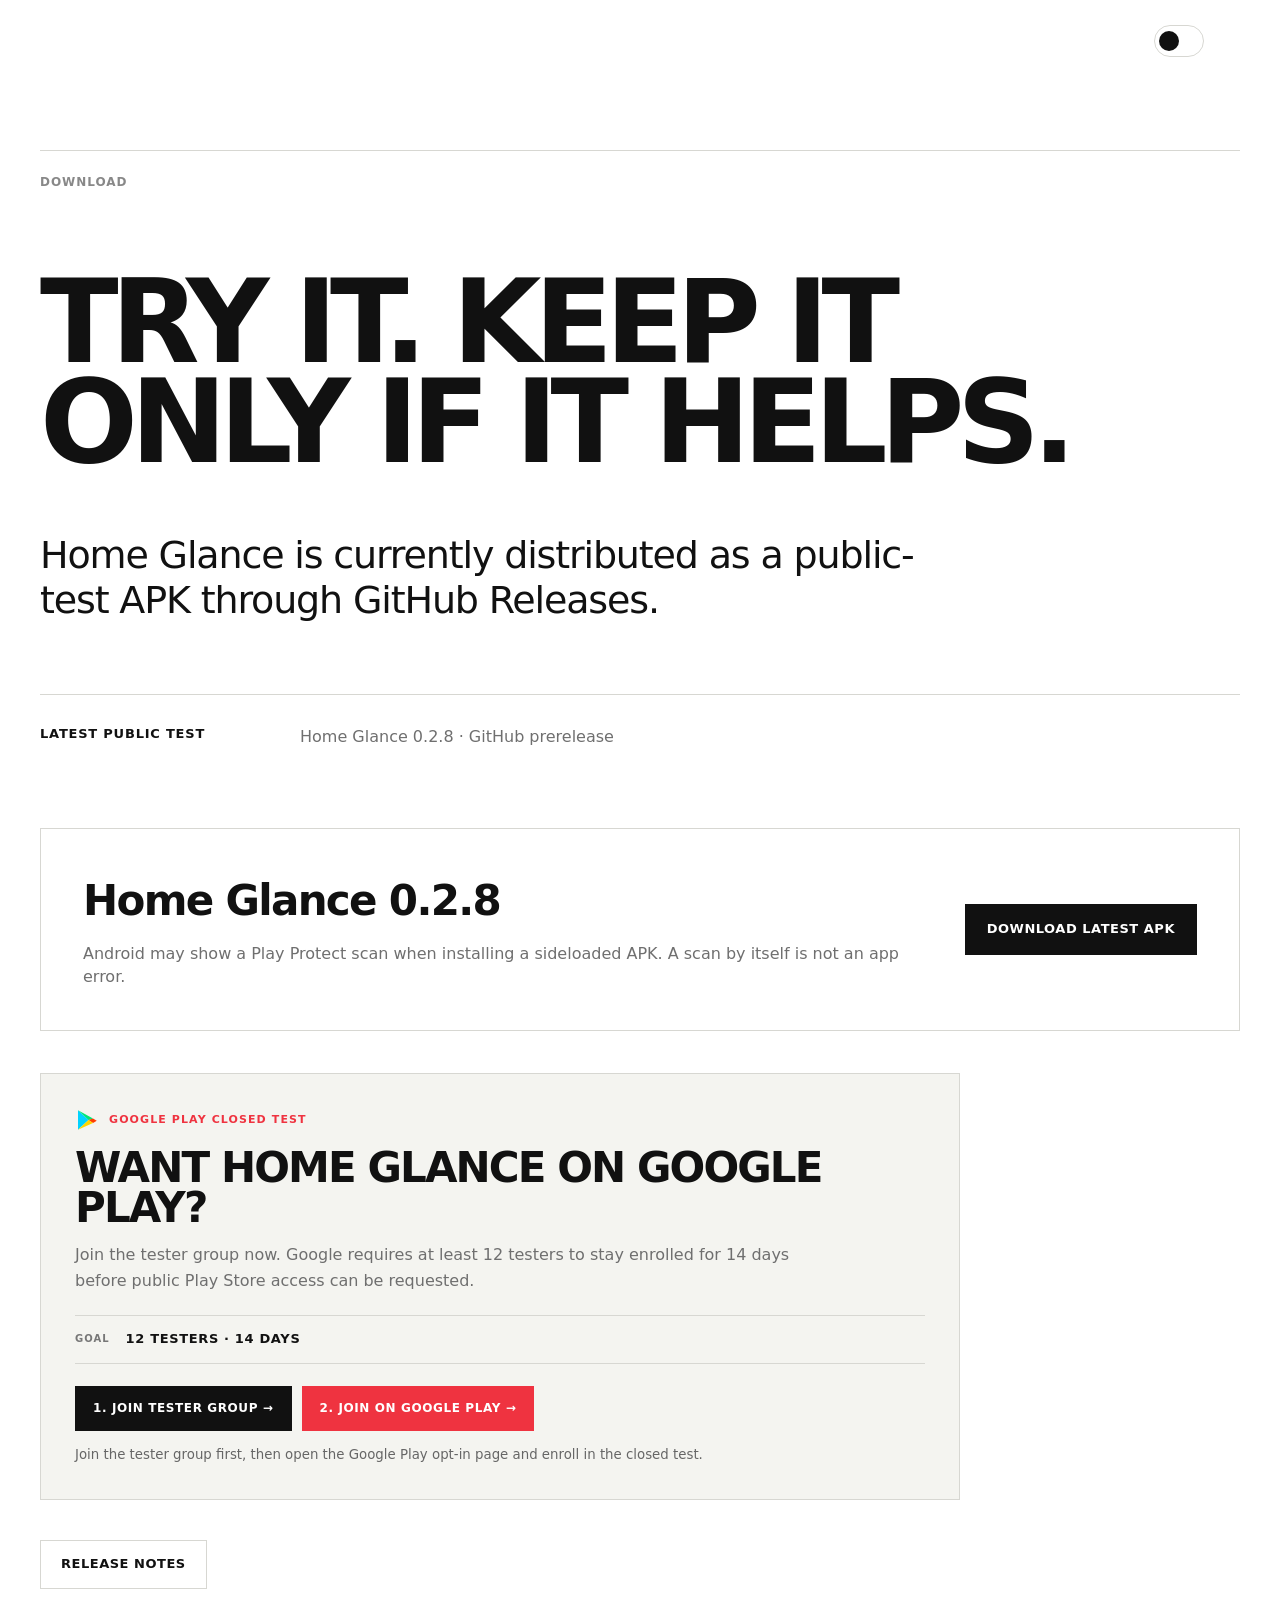
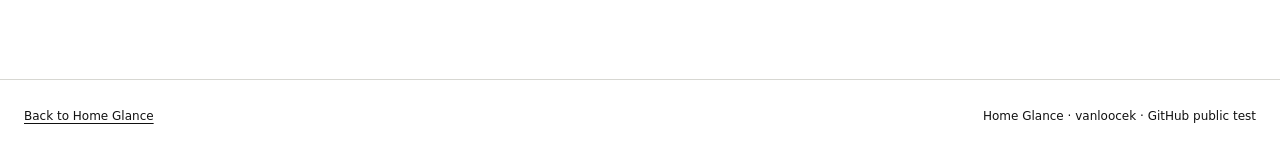
==== commit 89102817: "Publish consolidated 0.2.8 details and English repository documentation" ====
--- a/download.html
+++ b/download.html
@@ -1 +1 @@
-<!doctype html><html lang="en-US"><head><meta charset="utf-8"><meta name="viewport" content="width=device-width,initial-scale=1"><title>Download Home Glance</title><link rel="icon" href="assets/home-glance-icon.webp"><link rel="stylesheet" href="site.css"><script defer src="site.js"></script></head><body><main class="detail dark"><div class="wrap"><div class="detail-head"><span class="detail-kicker" data-i18n="download.k"></span></div><h1 data-i18n="download.title"></h1><p class="detail-lead" data-i18n="download.lead"></p><div class="version-card"><strong data-i18n="download.current"></strong><p>Home Glance <span data-release-version>0.2.5</span> · GitHub prerelease</p></div><div class="download-panel"><div><h2>Home Glance <span data-release-version>0.2.5</span></h2><p data-i18n="download.warning"></p></div><a class="download-button" data-latest-download href="https://github.com/vanloocek-collab/Home-Glance-Releases/releases/download/0.2.5/Home-Glance-v0.2.5.apk" data-i18n="download.direct"></a></div><div class="tester-callout tester-callout-download"><div class="tester-en"><div class="tester-kicker"><svg class="play-store-icon" viewBox="0 0 32 32" aria-hidden="true" focusable="false"><path fill="#00D2FF" d="M4 3v26l14-13z"/><path fill="#00E676" d="M4 3l20 11-6 2z"/><path fill="#FF3D00" d="M18 16l6-2 5 3-5 3z"/><path fill="#FFD600" d="M4 29l14-13 6 4z"/></svg><span class="tester-eyebrow">GOOGLE PLAY CLOSED TEST</span></div><h2>Want Home Glance on Google Play?</h2><p>Join the tester group now. Google requires at least 12 testers to stay enrolled for 14 days before public Play Store access can be requested.</p><div class="tester-goal"><span>GOAL</span><strong>12 TESTERS · 14 DAYS</strong></div><div class="tester-actions"><a class="tester-button" href="https://groups.google.com/g/home-glance-testers" target="_blank" rel="noopener">1. JOIN TESTER GROUP →</a><a class="tester-button tester-button-play" href="https://play.google.com/apps/testing/com.vanloocek.homeglance" target="_blank" rel="noopener">2. JOIN ON GOOGLE PLAY →</a></div><small>Join the tester group first, then use the Google Play opt-in page to enroll in the closed test.</small></div><div class="tester-pl"><div class="tester-kicker"><svg class="play-store-icon" viewBox="0 0 32 32" aria-hidden="true" focusable="false"><path fill="#00D2FF" d="M4 3v26l14-13z"/><path fill="#00E676" d="M4 3l20 11-6 2z"/><path fill="#FF3D00" d="M18 16l6-2 5 3-5 3z"/><path fill="#FFD600" d="M4 29l14-13 6 4z"/></svg><span class="tester-eyebrow">TEST ZAMKNIĘTY GOOGLE PLAY</span></div><h2>Chcesz Home Glance w Google Play?</h2><p>Dołącz do grupy testerów. Google wymaga co najmniej 12 testerów pozostających w teście przez 14 dni, zanim będzie można poprosić o publiczną publikację w Sklepie Play.</p><div class="tester-goal"><span>CEL</span><strong>12 TESTERÓW · 14 DNI</strong></div><div class="tester-actions"><a class="tester-button" href="https://groups.google.com/g/home-glance-testers" target="_blank" rel="noopener">1. DOŁĄCZ DO GRUPY →</a><a class="tester-button tester-button-play" href="https://play.google.com/apps/testing/com.vanloocek.homeglance" target="_blank" rel="noopener">2. DOŁĄCZ W GOOGLE PLAY →</a></div><small>Najpierw dołącz do grupy testerów, a potem użyj strony zapisu Google Play, aby dołączyć do testu zamkniętego.</small></div></div><div class="home-links"><a class="outline-link" href="version.html" data-i18n="download.notes"></a></div></div></main><footer class="footer"><div class="wrap"><a href="index.html" data-i18n="common.back"></a><span data-i18n="common.footer"></span></div></footer></body></html>+<!doctype html><html lang="en-US"><head><meta charset="utf-8"><meta name="viewport" content="width=device-width,initial-scale=1"><title>Download Home Glance</title><link rel="icon" href="assets/home-glance-icon.webp"><link rel="stylesheet" href="site.css"><script defer src="site.js"></script></head><body><main class="detail dark"><div class="wrap"><div class="detail-head"><span class="detail-kicker" data-i18n="download.k"></span></div><h1 data-i18n="download.title"></h1><p class="detail-lead" data-i18n="download.lead"></p><div class="version-card"><strong data-i18n="download.current"></strong><p>Home Glance <span data-release-version>0.2.8</span> · GitHub prerelease</p></div><div class="download-panel"><div><h2>Home Glance <span data-release-version>0.2.8</span></h2><p data-i18n="download.warning"></p></div><a class="download-button" data-latest-download href="https://github.com/vanloocek-collab/Home-Glance-Releases/releases/download/0.2.8/Home-Glance-v0.2.8.apk" data-i18n="download.direct"></a></div><div class="tester-callout tester-callout-download"><div class="tester-en"><div class="tester-kicker"><svg class="play-store-icon" viewBox="0 0 32 32" aria-hidden="true" focusable="false"><path fill="#00D2FF" d="M4 3v26l14-13z"/><path fill="#00E676" d="M4 3l20 11-6 2z"/><path fill="#FF3D00" d="M18 16l6-2 5 3-5 3z"/><path fill="#FFD600" d="M4 29l14-13 6 4z"/></svg><span class="tester-eyebrow">GOOGLE PLAY CLOSED TEST</span></div><h2>Want Home Glance on Google Play?</h2><p>Join the tester group now. Google requires at least 12 testers to stay enrolled for 14 days before public Play Store access can be requested.</p><div class="tester-goal"><span>GOAL</span><strong>12 TESTERS · 14 DAYS</strong></div><div class="tester-actions"><a class="tester-button" href="https://groups.google.com/g/home-glance-testers" target="_blank" rel="noopener">1. JOIN TESTER GROUP →</a><a class="tester-button tester-button-play" href="https://play.google.com/apps/testing/com.vanloocek.homeglance" target="_blank" rel="noopener">2. JOIN ON GOOGLE PLAY →</a></div><small>Join the tester group first, then use the Google Play opt-in page to enroll in the closed test.</small></div><div class="tester-pl"><div class="tester-kicker"><svg class="play-store-icon" viewBox="0 0 32 32" aria-hidden="true" focusable="false"><path fill="#00D2FF" d="M4 3v26l14-13z"/><path fill="#00E676" d="M4 3l20 11-6 2z"/><path fill="#FF3D00" d="M18 16l6-2 5 3-5 3z"/><path fill="#FFD600" d="M4 29l14-13 6 4z"/></svg><span class="tester-eyebrow">TEST ZAMKNIĘTY GOOGLE PLAY</span></div><h2>Chcesz Home Glance w Google Play?</h2><p>Dołącz do grupy testerów. Google wymaga co najmniej 12 testerów pozostających w teście przez 14 dni, zanim będzie można poprosić o publiczną publikację w Sklepie Play.</p><div class="tester-goal"><span>CEL</span><strong>12 TESTERÓW · 14 DNI</strong></div><div class="tester-actions"><a class="tester-button" href="https://groups.google.com/g/home-glance-testers" target="_blank" rel="noopener">1. DOŁĄCZ DO GRUPY →</a><a class="tester-button tester-button-play" href="https://play.google.com/apps/testing/com.vanloocek.homeglance" target="_blank" rel="noopener">2. DOŁĄCZ W GOOGLE PLAY →</a></div><small>Najpierw dołącz do grupy testerów, a potem użyj strony zapisu Google Play, aby dołączyć do testu zamkniętego.</small></div></div><div class="home-links"><a class="outline-link" href="version.html" data-i18n="download.notes"></a></div></div></main><footer class="footer"><div class="wrap"><a href="index.html" data-i18n="common.back"></a><span data-i18n="common.footer"></span></div></footer></body></html>
